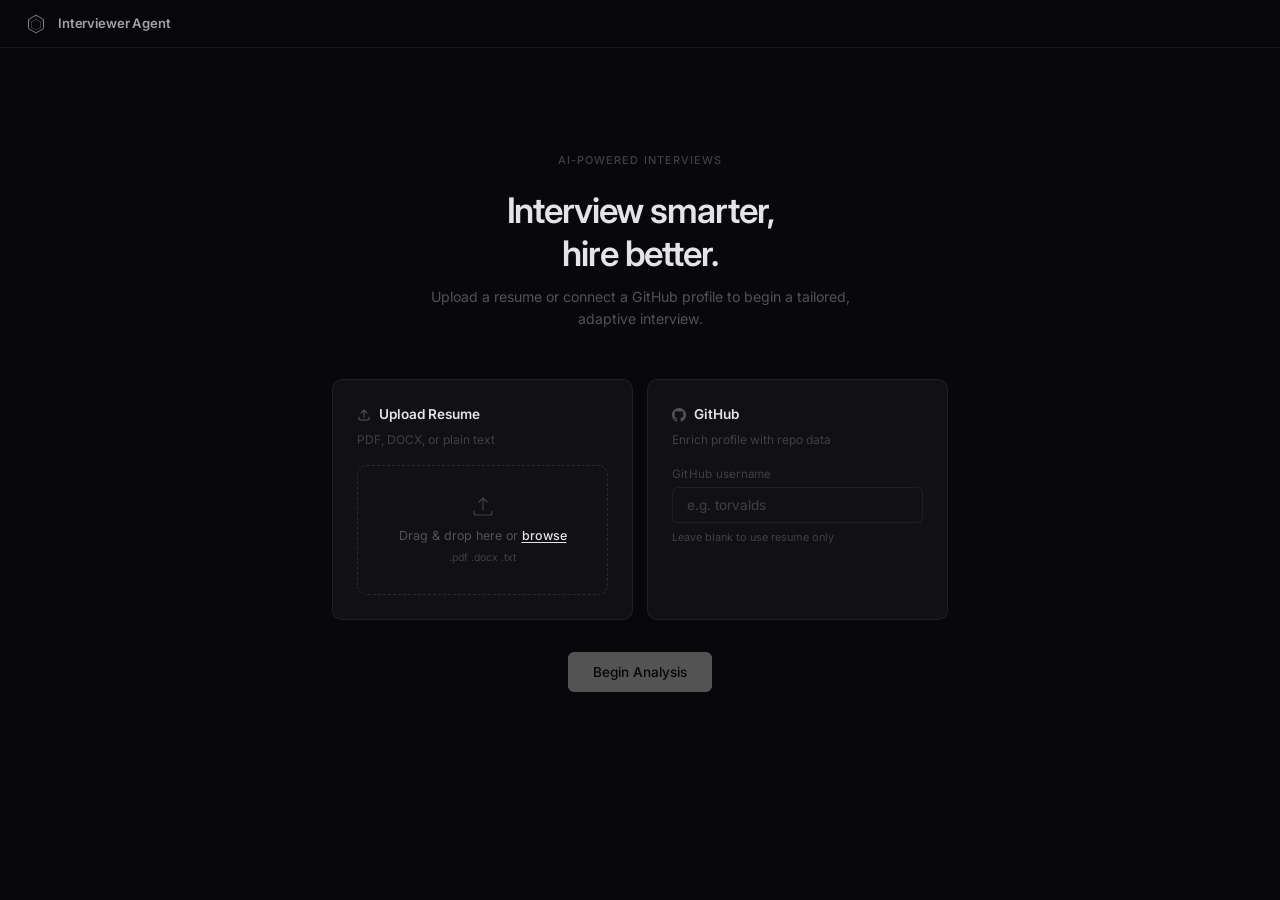
==== src/web/static/index.html @ 6c3dd50f "Initial commit: AI-powered interviewer agent Full-stack AI interviewer that analyzes GitHub profiles" ====
<!DOCTYPE html>
<html lang="en">
<head>
<meta charset="UTF-8">
<meta name="viewport" content="width=device-width, initial-scale=1.0">
<title>Interviewer Agent</title>
<link rel="icon" href="data:image/svg+xml,<svg xmlns='http://www.w3.org/2000/svg' viewBox='0 0 32 32' fill='none' stroke='%23888' stroke-width='1.2'><path d='M16 4l10 6v12l-10 6L6 22V10z'/><path d='M16 10l6 3.5v7L16 24l-6-3.5v-7z' stroke-opacity='.5'/></svg>">
<link rel="preconnect" href="https://fonts.googleapis.com">
<link rel="preconnect" href="https://fonts.gstatic.com" crossorigin>
<link href="https://fonts.googleapis.com/css2?family=Inter:wght@300;400;500;600;700&display=swap" rel="stylesheet">
<style>
:root{
  --bg:#08080a;--surface:#111113;--surface-2:#18181b;--surface-3:#1e1e21;
  --border:rgba(255,255,255,.06);--border-2:rgba(255,255,255,.1);
  --text:#e4e4e7;--text-2:#a1a1aa;--text-3:#52525b;--text-4:#3f3f46;
  --accent:#a78bfa;--accent-dim:rgba(167,139,250,.08);--accent-border:rgba(167,139,250,.15);
  --green:#4ade80;--green-dim:rgba(74,222,128,.08);
  --amber:#fbbf24;--amber-dim:rgba(251,191,36,.08);
  --red:#f87171;--red-dim:rgba(248,113,113,.08);
  --radius:10px;--radius-sm:6px;
  --font:'Inter',system-ui,-apple-system,sans-serif;
}
*,*::before,*::after{box-sizing:border-box;margin:0;padding:0}
html{font-size:16px;-webkit-font-smoothing:antialiased;-moz-osx-font-smoothing:grayscale}
body{font-family:var(--font);background:var(--bg);color:var(--text);min-height:100vh;line-height:1.6}

/* Nav */
.nav{position:sticky;top:0;z-index:100;display:flex;align-items:center;justify-content:space-between;padding:0 24px;height:48px;background:rgba(8,8,10,.85);backdrop-filter:blur(16px);-webkit-backdrop-filter:blur(16px);border-bottom:1px solid var(--border)}
.nav-brand{display:flex;align-items:center;gap:10px;text-decoration:none;color:var(--text)}
.nav-logo svg{display:block}
.nav-name{font-size:.82rem;font-weight:600;letter-spacing:-.01em;color:var(--text-2)}

/* Shell */
.shell{max-width:680px;margin:0 auto;padding:48px 24px 120px}
@media(min-width:640px){.shell{padding:64px 32px 120px}}

/* Screen */
.screen{display:none;opacity:0;transform:translateY(8px)}
.screen.active{display:block;animation:fadeUp .5s cubic-bezier(.16,1,.3,1) forwards}
@keyframes fadeUp{to{opacity:1;transform:translateY(0)}}

/* Card */
.card{background:var(--surface);border:1px solid var(--border);border-radius:var(--radius)}

/* Buttons */
.btn{display:inline-flex;align-items:center;justify-content:center;gap:6px;padding:9px 18px;border-radius:var(--radius-sm);border:1px solid transparent;font-family:var(--font);font-size:.82rem;font-weight:500;cursor:pointer;transition:all .15s ease;outline:none;text-decoration:none;color:var(--text)}
.btn:focus-visible{box-shadow:0 0 0 2px var(--bg),0 0 0 4px rgba(167,139,250,.3)}
.btn-primary{background:#fff;color:#000;border-color:#fff}
.btn-primary:hover{background:#e4e4e7}
.btn-primary:active{transform:scale(.98)}
.btn-primary:disabled{opacity:.3;cursor:not-allowed;transform:none}
.btn-secondary{background:var(--surface-2);color:var(--text-2);border-color:var(--border)}
.btn-secondary:hover{background:var(--surface-3);border-color:var(--border-2);color:var(--text)}
.btn-danger{background:var(--red-dim);color:var(--red);border-color:transparent}
.btn-sm{padding:6px 12px;font-size:.78rem}
.btn-lg{padding:11px 24px;font-size:.85rem}
.btn-icon{padding:7px;border-radius:var(--radius-sm);background:transparent;border:1px solid var(--border);color:var(--text-3)}
.btn-icon:hover{background:var(--surface-2);color:var(--text);border-color:var(--border-2)}

/* Badge */
.badge{display:inline-flex;align-items:center;gap:4px;padding:2px 8px;border-radius:4px;font-size:.68rem;font-weight:600;letter-spacing:.03em}
.badge-accent{background:var(--accent-dim);color:var(--accent)}
.badge-green{background:var(--green-dim);color:var(--green)}
.badge-amber{background:var(--amber-dim);color:var(--amber)}
.badge-red{background:var(--red-dim);color:var(--red)}

/* Input */
.input{width:100%;padding:9px 14px;background:var(--surface);border:1px solid var(--border);border-radius:var(--radius-sm);color:var(--text);font-family:var(--font);font-size:.85rem;outline:none;transition:border-color .15s}
.input:focus{border-color:var(--accent-border)}
.input::placeholder{color:var(--text-4)}
textarea.input{resize:vertical;min-height:160px;line-height:1.7}

/* Toast */
.toast{position:fixed;top:56px;left:50%;transform:translateX(-50%) translateY(-120%);z-index:9999;min-width:300px;max-width:440px;background:var(--surface-2);border:1px solid var(--border-2);border-radius:var(--radius);padding:12px 16px;box-shadow:0 8px 32px rgba(0,0,0,.4);transition:transform .3s cubic-bezier(.16,1,.3,1)}
.toast.show{transform:translateX(-50%) translateY(0)}
.toast-inner{display:flex;align-items:flex-start;gap:10px}
.toast-icon{width:16px;height:16px;flex-shrink:0;margin-top:1px}
.toast-body h4{font-size:.78rem;font-weight:600;margin-bottom:1px}
.toast-body p{font-size:.78rem;color:var(--text-2);line-height:1.5}

/* Loading */
.loader{display:flex;flex-direction:column;align-items:center;gap:14px;padding:56px 24px}
.loader-bar{width:120px;height:1px;background:var(--surface-3);border-radius:1px;overflow:hidden;position:relative}
.loader-bar::after{content:'';position:absolute;left:0;top:0;height:100%;width:40%;background:var(--text-3);border-radius:1px;animation:loaderSlide 1.2s ease-in-out infinite}
@keyframes loaderSlide{0%{left:-40%}100%{left:100%}}
.loader p{font-size:.82rem;color:var(--text-4)}

/* Geometric decoration */
.geo{pointer-events:none;user-select:none}
.geo-line{stroke:rgba(255,255,255,.04);fill:none;stroke-width:.8}
.geo-line-accent{stroke:rgba(167,139,250,.06);fill:none;stroke-width:.8}

/* ================================================================
   SCREEN 1 — WELCOME
   ================================================================ */
.hero{text-align:center;padding:40px 0 48px;position:relative}
.hero-geo{position:absolute;top:-20px;left:50%;transform:translateX(-50%);opacity:.35}
.hero-label{font-size:.68rem;font-weight:500;color:var(--text-4);letter-spacing:.1em;text-transform:uppercase;margin-bottom:20px}
.hero h1{font-size:clamp(1.6rem,3.5vw,2.2rem);font-weight:600;letter-spacing:-.03em;line-height:1.2;color:var(--text)}
.hero p{color:var(--text-3);font-size:.88rem;margin-top:12px;max-width:420px;margin-inline:auto;font-weight:400}

.cards-row{display:grid;grid-template-columns:1fr 1fr;gap:14px;margin-bottom:32px}
@media(max-width:560px){.cards-row{grid-template-columns:1fr}}
.upload-card,.github-card{padding:24px}
.card-head{display:flex;align-items:center;gap:8px;margin-bottom:4px}
.card-head h3{font-size:.85rem;font-weight:600}
.card-head svg{width:14px;height:14px;color:var(--text-3)}
.card-sub{font-size:.75rem;color:var(--text-4);margin-bottom:16px}

.dropzone{border:1px dashed var(--border-2);border-radius:var(--radius);padding:28px 16px;cursor:pointer;text-align:center;transition:all .2s;background:transparent}
.dropzone:hover,.dropzone.over{border-color:var(--text-3);background:rgba(255,255,255,.01)}
.dropzone.done{border-color:var(--green);border-style:solid;background:var(--green-dim)}
.dropzone svg{width:24px;height:24px;color:var(--text-4);margin-bottom:8px;display:block;margin-inline:auto}
.dropzone.done svg{color:var(--green)}
.dropzone p{font-size:.78rem;color:var(--text-3);line-height:1.6}
.dropzone .browse{color:var(--text);font-weight:500;text-decoration:underline;text-underline-offset:2px}
.dropzone .exts{font-size:.65rem;color:var(--text-4);margin-top:4px}
.dropzone .chosen-file{font-size:.78rem;color:var(--green);font-weight:500;margin-top:4px;word-break:break-all}

.github-field{margin-top:4px}
.github-field label{font-size:.72rem;color:var(--text-4);margin-bottom:4px;display:block;letter-spacing:.02em}
.begin-wrap{text-align:center}

/* ================================================================
   SCREEN 2 — PROFILE
   ================================================================ */
.s2-head{margin-bottom:24px}
.s2-head h2{font-size:1.1rem;font-weight:600;letter-spacing:-.02em}
.s2-head p{font-size:.8rem;color:var(--text-3);margin-top:4px}

.profile-panel{padding:24px;margin-bottom:24px}
.profile-grid{display:grid;grid-template-columns:1fr 1fr;gap:14px 24px}
@media(max-width:560px){.profile-grid{grid-template-columns:1fr}}
.pf{display:flex;flex-direction:column;gap:2px}
.pf-label{font-size:.65rem;font-weight:600;color:var(--text-4);text-transform:uppercase;letter-spacing:.06em}
.pf-val{font-size:.88rem;font-weight:500;color:var(--text)}
.pf .input{display:none;margin-top:2px}
.pf .input.vis{display:block}
.pf .pf-val.hid{display:none}
.pf-divider{grid-column:1/-1;height:1px;background:var(--border);margin:4px 0}

.projects-row{margin-top:16px}
.projects-row h4{font-size:.65rem;font-weight:600;color:var(--text-4);text-transform:uppercase;letter-spacing:.06em;margin-bottom:8px}
.chip{display:inline-flex;padding:4px 12px;border:1px solid var(--border);border-radius:4px;font-size:.75rem;color:var(--text-2);font-weight:400;margin:0 6px 6px 0;background:transparent}

.confirm-row{display:flex;align-items:center;gap:10px;margin-top:16px;flex-wrap:wrap}
.confirm-row span{font-size:.82rem;color:var(--text-3)}

.persona-heading{font-size:.88rem;font-weight:600;letter-spacing:-.01em;margin:32px 0 14px;color:var(--text-2)}
.persona-grid{display:grid;grid-template-columns:1fr 1fr;gap:10px;margin-bottom:32px}
@media(max-width:560px){.persona-grid{grid-template-columns:1fr}}
.persona{padding:18px;cursor:pointer;position:relative;overflow:hidden;transition:all .2s}
.persona:hover{border-color:var(--border-2);background:rgba(255,255,255,.015)}
.persona.picked{border-color:rgba(167,139,250,.3);background:var(--accent-dim)}
.persona-icon{width:32px;height:32px;border-radius:6px;display:flex;align-items:center;justify-content:center;font-size:.72rem;font-weight:700;color:rgba(255,255,255,.8);margin-bottom:10px}
.persona-icon.pi-tech{background:rgba(99,102,241,.2);color:#a5b4fc}
.persona-icon.pi-mgr{background:rgba(14,165,233,.2);color:#7dd3fc}
.persona-icon.pi-hr{background:rgba(34,197,94,.2);color:#86efac}
.persona-icon.pi-exec{background:rgba(168,85,247,.2);color:#d8b4fe}
.persona h4{font-size:.82rem;font-weight:600;margin-bottom:3px}
.persona p{font-size:.72rem;color:var(--text-3);line-height:1.5}
.start-wrap{text-align:center}

/* ================================================================
   SCREEN 3 — INTERVIEW
   ================================================================ */
.iv-bar{display:flex;align-items:center;justify-content:space-between;padding:10px 16px;margin-bottom:12px;flex-wrap:wrap;gap:8px}
.iv-left{display:flex;align-items:center;gap:10px}
.iv-left .iv-name{font-size:.82rem;font-weight:500;color:var(--text-2)}
.iv-tag{font-size:.68rem;font-weight:500;color:var(--text-3);background:var(--surface-2);padding:3px 8px;border-radius:4px;border:1px solid var(--border)}
.iv-right{display:flex;align-items:center;gap:14px}
.iv-q-count{font-size:.75rem;color:var(--text-4)}
.iv-clock{font-variant-numeric:tabular-nums;font-size:.85rem;font-weight:600;color:var(--text-2);transition:color .3s}
.iv-clock.warn{color:var(--amber)}
.iv-clock.danger{color:var(--red);animation:timerPulse 1s ease-in-out infinite}
@keyframes timerPulse{0%,100%{opacity:1;transform:scale(1)}50%{opacity:.5;transform:scale(1.06)}}
.iv-timeup-msg{text-align:center;padding:16px;margin-bottom:12px;font-size:.82rem;font-weight:500;color:var(--amber);background:var(--amber-dim);border:1px solid rgba(251,191,36,.1);border-radius:var(--radius);animation:fadeUp .3s ease forwards}

.iv-progress{height:1px;background:var(--surface-3);margin-bottom:28px;overflow:hidden}
.iv-progress-fill{height:100%;background:var(--text-3);transition:width .5s ease}

.iv-intro{padding:32px 24px;margin-bottom:20px;border-left:2px solid var(--accent-border);text-align:center}
.iv-intro p{font-size:.92rem;color:var(--text-2);line-height:1.9;font-style:italic;text-align:left}
.iv-intro-btn{text-align:center;margin-top:24px}

.q-card{padding:24px;margin-bottom:14px;border-left:2px solid var(--border-2)}
.q-card.followup{border-left-color:var(--amber)}
.q-meta{display:flex;align-items:center;gap:8px;margin-bottom:14px;flex-wrap:wrap}
.q-num{font-size:.65rem;font-weight:600;color:var(--text-4);text-transform:uppercase;letter-spacing:.04em}
.q-cat{font-size:.65rem;font-weight:500;color:var(--text-4);text-transform:uppercase;letter-spacing:.04em}
.q-followup-badge{font-size:.65rem;font-weight:600;padding:2px 8px;border-radius:4px;background:var(--amber-dim);color:var(--amber);letter-spacing:.02em}
.q-text{font-size:.92rem;line-height:1.8;color:var(--text);font-weight:400}

.ans-wrap{margin-bottom:14px}
.ans-foot{display:flex;justify-content:space-between;align-items:center;margin-top:8px;flex-wrap:wrap;gap:8px}
.ans-chars{font-size:.68rem;color:var(--text-4)}
.ans-btns{display:flex;gap:6px;flex-wrap:wrap}

/* Voice */
.voice-btn{position:relative;transition:all .2s}
.voice-btn.recording{background:var(--red-dim);color:var(--red);border-color:rgba(248,113,113,.2);animation:voice-pulse 1.5s ease-in-out infinite}
@keyframes voice-pulse{0%,100%{box-shadow:0 0 0 0 rgba(248,113,113,.15)}50%{box-shadow:0 0 0 5px rgba(248,113,113,0)}}

/* Feedback */
.feedback-bar{display:flex;align-items:center;gap:12px;margin-bottom:12px;min-height:24px;padding:0 2px;opacity:0;transition:opacity .35s}
.feedback-bar.visible{opacity:1}
.listening-indicator{display:flex;align-items:center;gap:5px}
.listening-dots{display:flex;gap:3px}
.listening-dots span{width:3px;height:3px;border-radius:50%;background:var(--text-3);animation:listenPulse 1.4s ease-in-out infinite;opacity:.3}
.listening-dots span:nth-child(2){animation-delay:.2s}
.listening-dots span:nth-child(3){animation-delay:.4s}
@keyframes listenPulse{0%,100%{opacity:.2;transform:scale(.8)}50%{opacity:1;transform:scale(1.2)}}
.listening-label{font-size:.68rem;color:var(--text-4);font-style:italic}
.micro-ack{font-size:.72rem;color:var(--text-3);font-style:italic;opacity:0;transition:opacity .3s;white-space:nowrap}
.micro-ack.show{animation:ackFade 2.5s ease-in-out forwards}
@keyframes ackFade{0%{opacity:0;transform:translateY(3px)}12%{opacity:1;transform:translateY(0)}75%{opacity:1}100%{opacity:0}}
.confidence-wrap{display:flex;align-items:center;gap:6px;margin-left:auto}
.confidence-label{font-size:.62rem;color:var(--text-4);text-transform:uppercase;letter-spacing:.04em;white-space:nowrap}
.confidence-track{width:60px;height:2px;background:var(--surface-3);border-radius:1px;overflow:hidden}
.confidence-fill{height:100%;border-radius:1px;transition:width .5s,background .5s;width:0%}
.confidence-val{font-size:.68rem;font-weight:600;min-width:16px;transition:color .3s}

.hint-banner{background:var(--amber-dim);border:1px solid rgba(251,191,36,.08);border-radius:var(--radius-sm);padding:10px 14px;font-size:.78rem;color:var(--amber);display:none;margin-bottom:12px;align-items:center;gap:8px}
.hint-banner.vis{display:flex}

/* ================================================================
   SCREEN 4 — THANK YOU
   ================================================================ */
.done-wrap{text-align:center;padding:80px 20px 60px}
.done-icon{width:48px;height:48px;margin:0 auto 24px}
.done-wrap h1{font-size:1.3rem;font-weight:600;letter-spacing:-.02em;margin-bottom:12px}
.done-wrap p{color:var(--text-3);font-size:.85rem;max-width:400px;margin:0 auto;line-height:1.7}
.done-wrap .sub{color:var(--text-4);font-size:.78rem;margin-top:24px}

/* Utility */
.hidden{display:none!important}
.mt-2{margin-top:8px}
.mt-4{margin-top:16px}
.text-center{text-align:center}

@media(max-width:480px){
  .hero h1{font-size:1.4rem}
  .q-card,.profile-panel,.iv-intro{padding:16px}
  .iv-bar{padding:8px 12px}
  .nav{padding:0 16px}
}
</style>
</head>
<body>

<!-- NAV -->
<nav class="nav">
  <a href="/" class="nav-brand">
    <span class="nav-logo"><svg width="24" height="24" viewBox="0 0 32 32" fill="none" stroke="currentColor" stroke-width="1.2" opacity=".6"><path d="M16 4l10 6v12l-10 6L6 22V10z"/><path d="M16 10l6 3.5v7L16 24l-6-3.5v-7z" opacity=".4"/><line x1="16" y1="4" x2="16" y2="10" opacity=".3"/><line x1="26" y1="10" x2="22" y2="13.5" opacity=".3"/><line x1="6" y1="10" x2="10" y2="13.5" opacity=".3"/></svg></span>
    <span class="nav-name">Interviewer Agent</span>
  </a>
</nav>

<div class="shell">

<!-- Toast -->
<div class="toast" id="toast" style="display:none">
  <div class="toast-inner">
    <svg class="toast-icon" id="toast-icon" viewBox="0 0 20 20" fill="currentColor" style="color:var(--red)"><path fill-rule="evenodd" d="M10 18a8 8 0 100-16 8 8 0 000 16zM8.28 7.22a.75.75 0 00-1.06 1.06L8.94 10l-1.72 1.72a.75.75 0 101.06 1.06L10 11.06l1.72 1.72a.75.75 0 101.06-1.06L11.06 10l1.72-1.72a.75.75 0 00-1.06-1.06L10 8.94 8.28 7.22z" clip-rule="evenodd"/></svg>
    <div class="toast-body"><h4 id="toast-title" style="color:var(--red)">Error</h4><p id="toast-msg"></p></div>
  </div>
</div>

<!-- ============================================================
     SCREEN 1 — WELCOME
     ============================================================ -->
<div class="screen active" id="screen-welcome">
  <div class="hero">
    <!-- Geometric hero illustration -->
    <svg class="hero-geo geo" width="280" height="200" viewBox="0 0 280 200">
      <path class="geo-line" d="M140 20l80 46v72l-80 46-80-46V66z"/>
      <path class="geo-line" d="M140 40l60 35v54l-60 35-60-35V75z"/>
      <path class="geo-line" d="M140 60l40 23v36l-40 23-40-23V83z"/>
      <ellipse class="geo-line" cx="140" cy="100" rx="18" ry="10"/>
      <line class="geo-line" x1="140" y1="20" x2="140" y2="60" opacity=".4"/>
      <line class="geo-line" x1="220" y1="66" x2="200" y2="75" opacity=".4"/>
      <line class="geo-line" x1="60" y1="66" x2="80" y2="75" opacity=".4"/>
    </svg>
    <div class="hero-label">AI-Powered Interviews</div>
    <h1>Interview smarter,<br>hire better.</h1>
    <p>Upload a resume or connect a GitHub profile to begin a tailored, adaptive interview.</p>
  </div>

  <div class="cards-row">
    <div class="card upload-card">
      <div class="card-head">
        <svg viewBox="0 0 20 20" fill="currentColor"><path d="M9.25 13.25a.75.75 0 001.5 0V4.636l2.955 3.129a.75.75 0 001.09-1.03l-4.25-4.5a.75.75 0 00-1.09 0l-4.25 4.5a.75.75 0 101.09 1.03L9.25 4.636v8.614z"/><path d="M3.5 12.75a.75.75 0 00-1.5 0v2.5A2.75 2.75 0 004.75 18h10.5A2.75 2.75 0 0018 15.25v-2.5a.75.75 0 00-1.5 0v2.5c0 .69-.56 1.25-1.25 1.25H4.75c-.69 0-1.25-.56-1.25-1.25v-2.5z"/></svg>
        <h3>Upload Resume</h3>
      </div>
      <p class="card-sub">PDF, DOCX, or plain text</p>
      <div class="dropzone" id="drop-zone">
        <svg viewBox="0 0 24 24" fill="none" stroke="currentColor" stroke-width="1.2" stroke-linecap="round" stroke-linejoin="round"><path d="M12 16V4m0 0l-4 4m4-4l4 4"/><path d="M3 17v2a2 2 0 002 2h14a2 2 0 002-2v-2"/></svg>
        <p>Drag &amp; drop here or <span class="browse">browse</span></p>
        <p class="exts">.pdf .docx .txt</p>
      </div>
      <input type="file" id="file-input" accept=".pdf,.docx,.txt" style="display:none">
    </div>

    <div class="card github-card">
      <div class="card-head">
        <svg viewBox="0 0 20 20" fill="currentColor"><path fill-rule="evenodd" d="M10 0C4.477 0 0 4.477 0 10c0 4.42 2.865 8.166 6.839 9.489.5.092.682-.217.682-.482 0-.237-.009-.866-.013-1.7-2.782.603-3.369-1.34-3.369-1.34-.454-1.156-1.11-1.464-1.11-1.464-.908-.62.069-.607.069-.607 1.003.07 1.531 1.03 1.531 1.03.892 1.529 2.341 1.087 2.91.832.092-.647.35-1.088.636-1.338-2.22-.253-4.555-1.11-4.555-4.943 0-1.091.39-1.984 1.029-2.683-.103-.253-.446-1.27.098-2.647 0 0 .84-.268 2.75 1.026A9.578 9.578 0 0110 4.836a9.578 9.578 0 012.508.338c1.909-1.294 2.747-1.026 2.747-1.026.546 1.377.203 2.394.1 2.647.64.699 1.028 1.592 1.028 2.683 0 3.842-2.339 4.687-4.566 4.935.359.309.678.919.678 1.852 0 1.336-.012 2.415-.012 2.743 0 .267.18.578.688.48C17.137 18.163 20 14.418 20 10c0-5.523-4.477-10-10-10z" clip-rule="evenodd"/></svg>
        <h3>GitHub</h3>
      </div>
      <p class="card-sub">Enrich profile with repo data</p>
      <div class="github-field mt-4">
        <label>GitHub username</label>
        <input class="input" type="text" id="github-input" placeholder="e.g. torvalds">
      </div>
      <p style="font-size:.68rem;color:var(--text-4);margin-top:6px">Leave blank to use resume only</p>
    </div>
  </div>

  <div class="begin-wrap">
    <button class="btn btn-primary btn-lg" id="begin-btn" disabled>Begin Analysis</button>
  </div>

  <div class="loader hidden" id="welcome-loading">
    <div class="loader-bar"></div>
    <p>Analyzing profile...</p>
  </div>
</div>

<!-- ============================================================
     SCREEN 2 — PROFILE & PERSONA
     ============================================================ -->
<div class="screen" id="screen-profile">
  <div class="s2-head">
    <h2>Candidate Profile</h2>
    <p>Confirm or edit before proceeding.</p>
  </div>

  <div class="card profile-panel">
    <div class="profile-grid">
      <div class="pf"><span class="pf-label">Full Name</span><span class="pf-val" id="pf-name"></span></div>
      <div class="pf"><span class="pf-label">Detected Role</span><span class="pf-val" id="pf-role"></span><input class="input" type="text" id="pf-role-edit"></div>
      <div class="pf"><span class="pf-label">Industry</span><span class="pf-val" id="pf-industry"></span><input class="input" type="text" id="pf-industry-edit"></div>
      <div class="pf"><span class="pf-label">Seniority</span><span class="pf-val" id="pf-seniority"></span></div>
      <div class="pf-divider"></div>
      <div class="pf"><span class="pf-label">Experience</span><span class="pf-val" id="pf-experience"></span></div>
    </div>

    <div class="projects-row">
      <h4>Top Projects</h4>
      <div id="project-tags"></div>
    </div>

    <div class="confirm-row">
      <span>Does this look right?</span>
      <button class="btn btn-sm btn-primary" id="confirm-yes">Confirm</button>
      <button class="btn btn-sm btn-secondary" id="confirm-no">Edit</button>
    </div>
  </div>

  <h3 class="persona-heading">Choose Your Interviewer</h3>
  <div class="persona-grid" id="persona-grid"></div>

  <div class="start-wrap">
    <button class="btn btn-primary btn-lg" id="start-btn" disabled>Start Interview</button>
  </div>

  <div class="loader hidden" id="profile-loading">
    <div class="loader-bar"></div>
    <p>Generating personalized questions...</p>
  </div>
</div>

<!-- ============================================================
     SCREEN 3 — INTERVIEW
     ============================================================ -->
<div class="screen" id="screen-interview">
  <div class="hidden" id="iv-bar-wrap">
    <div class="card iv-bar">
      <div class="iv-left">
        <span class="iv-name" id="iv-name"></span>
        <span class="iv-tag" id="iv-persona"></span>
      </div>
      <div class="iv-right">
        <span class="iv-q-count" id="iv-progress">Q1 / 15</span>
        <span class="iv-clock" id="iv-timer">100s</span>
      </div>
    </div>
  </div>
  <div class="iv-progress hidden" id="iv-progress-wrap"><div class="iv-progress-fill" id="iv-progress-bar" style="width:0%"></div></div>

  <!-- Intro -->
  <div class="card iv-intro hidden" id="iv-intro-card">
    <p id="iv-intro-text"></p>
    <div class="iv-intro-btn"><button class="btn btn-primary btn-lg" id="iv-begin-questions">Start Interview</button></div>
  </div>

  <!-- Question -->
  <div class="card q-card hidden" id="question-card">
    <div class="q-meta">
      <span class="q-num" id="q-number">Q1</span>
      <span class="q-cat" id="q-category">EXPERIENCE</span>
      <span class="q-followup-badge hidden" id="q-followup-badge">Follow-up</span>
    </div>
    <p class="q-text" id="q-text"></p>
  </div>

  <!-- Feedback signals -->
  <div class="feedback-bar" id="feedback-bar">
    <div class="listening-indicator" id="listening-ind">
      <div class="listening-dots"><span></span><span></span><span></span></div>
      <span class="listening-label" id="listening-label">Listening...</span>
    </div>
    <span class="micro-ack" id="micro-ack"></span>
    <div class="confidence-wrap" style="display:none">
      <span class="confidence-label">Confidence</span>
      <div class="confidence-track"><div class="confidence-fill" id="confidence-fill"></div></div>
      <span class="confidence-val" id="confidence-val">--</span>
    </div>
  </div>

  <!-- Answer -->
  <div class="hidden" id="answer-section">
    <div class="hint-banner" id="hint-warning">
      <svg width="14" height="14" viewBox="0 0 20 20" fill="currentColor" style="flex-shrink:0"><path fill-rule="evenodd" d="M8.485 2.495c.673-1.167 2.357-1.167 3.03 0l6.28 10.875c.673 1.167-.168 2.625-1.516 2.625H3.72c-1.347 0-2.189-1.458-1.515-2.625L8.485 2.495zM10 5a.75.75 0 01.75.75v3.5a.75.75 0 01-1.5 0v-3.5A.75.75 0 0110 5zm0 9a1 1 0 100-2 1 1 0 000 2z" clip-rule="evenodd"/></svg>
      <span>Hints cost 1 point per dimension.</span>
      <button class="btn btn-sm btn-secondary" id="hint-confirm" style="margin-left:auto">Show hint</button>
    </div>
    <div class="ans-wrap">
      <textarea class="input" id="answer-input" placeholder="Type your answer..."></textarea>
      <div class="ans-foot">
        <span class="ans-chars"><span id="char-count">0</span> chars</span>
        <div class="ans-btns">
          <button class="btn btn-sm btn-icon voice-btn" id="voice-btn" title="Voice input">
            <svg width="14" height="14" viewBox="0 0 24 24" fill="none" stroke="currentColor" stroke-width="2" stroke-linecap="round" stroke-linejoin="round"><path d="M12 1a3 3 0 0 0-3 3v8a3 3 0 0 0 6 0V4a3 3 0 0 0-3-3z"/><path d="M19 10v2a7 7 0 0 1-14 0v-2"/><line x1="12" y1="19" x2="12" y2="23"/><line x1="8" y1="23" x2="16" y2="23"/></svg>
          </button>
          <button class="btn btn-sm btn-secondary" id="hint-btn">Hint</button>
          <button class="btn btn-sm btn-danger" id="skip-btn">Skip</button>
          <button class="btn btn-sm btn-primary" id="submit-answer-btn">Submit</button>
        </div>
      </div>
    </div>
  </div>

  <div class="loader hidden" id="iv-loading">
    <div class="loader-bar"></div>
    <p id="iv-loading-msg">Evaluating...</p>
  </div>
</div>

<!-- ============================================================
     SCREEN 4 — THANK YOU
     ============================================================ -->
<div class="screen" id="screen-report">
  <div class="done-wrap">
    <!-- Geometric completion illustration -->
    <svg class="done-icon" width="48" height="48" viewBox="0 0 48 48" fill="none">
      <path d="M24 6l16 9.5v19L24 44 8 34.5v-19z" stroke="rgba(74,222,128,.3)" stroke-width="1"/>
      <path d="M24 14l10 6v12L24 38 14 32V20z" stroke="rgba(74,222,128,.5)" stroke-width="1"/>
      <path d="M18 25l4 4 8-8" stroke="rgba(74,222,128,.8)" stroke-width="1.5" stroke-linecap="round" stroke-linejoin="round"/>
    </svg>
    <h1>Interview Complete</h1>
    <p>Your responses have been recorded and will be reviewed. You will be contacted with next steps.</p>
    <p class="sub">Thank you for your time.</p>
  </div>
  <div style="text-align:center;padding:20px 0">
    <button class="btn btn-secondary btn-lg" id="new-interview-btn">Start Another Interview</button>
  </div>
</div>

</div><!-- /shell -->

<!-- ============================================================
     JAVASCRIPT — all functionality preserved
     ============================================================ -->
<script>
// ---------- State ----------
const S = {
  sessionId:null, profile:null, selectedPersona:null, file:null,
  currentQuestion:null, questionIndex:0, totalQuestions:15,
  timerInterval:null, timerSeconds:0, countdownTotal:100,
  pdfPath:'', introText:'', hintUsed:false, timingStatus:'early', submitting:false,
};

// ---------- Helpers ----------
const $=id=>document.getElementById(id);
const show=el=>{(typeof el==='string'?$(el):el).classList.remove('hidden')};
const hide=el=>{(typeof el==='string'?$(el):el).classList.add('hidden')};

function showScreen(id){
  document.querySelectorAll('.screen').forEach(s=>s.classList.remove('active'));
  $(id).classList.add('active');
  window.scrollTo({top:0,behavior:'smooth'});
}

function showToast(msg,type='error'){
  const toast=$('toast');
  toast.style.display='';
  $('toast-msg').textContent=msg;
  const title=$('toast-title');
  const icon=$('toast-icon');
  if(type==='info'){
    title.textContent='Info';title.style.color='var(--accent)';icon.style.color='var(--accent)';
  }else{
    title.textContent='Error';title.style.color='var(--red)';icon.style.color='var(--red)';
  }
  toast.classList.add('show');
  clearTimeout(showToast._t);
  showToast._t=setTimeout(()=>{toast.classList.remove('show');setTimeout(()=>{toast.style.display='none'},350)},5000);
}

async function api(url,body,isForm=false){
  const opts={method:'POST'};
  if(isForm){opts.body=body}else{opts.headers={'Content-Type':'application/json'};opts.body=JSON.stringify(body)}
  const res=await fetch(url,opts);
  const data=await res.json();
  if(!res.ok)throw new Error(data.detail||data.message||'Server error');
  return data;
}

// ---------- SCREEN 1: Welcome ----------
const dropZone=$('drop-zone'), fileInput=$('file-input'), beginBtn=$('begin-btn');

dropZone.addEventListener('click',()=>fileInput.click());
dropZone.addEventListener('dragover',e=>{e.preventDefault();dropZone.classList.add('over')});
dropZone.addEventListener('dragleave',()=>dropZone.classList.remove('over'));
dropZone.addEventListener('drop',e=>{e.preventDefault();dropZone.classList.remove('over');if(e.dataTransfer.files.length)handleFile(e.dataTransfer.files[0])});
fileInput.addEventListener('change',()=>{if(fileInput.files.length)handleFile(fileInput.files[0])});
$('github-input').addEventListener('input',()=>{beginBtn.disabled=!S.file&&!$('github-input').value.trim()});

function handleFile(file){
  const ext=file.name.split('.').pop().toLowerCase();
  if(!['pdf','docx','txt'].includes(ext)){showToast('Unsupported file type. Use PDF, DOCX, or TXT.');return}
  S.file=file;
  dropZone.classList.add('done');
  dropZone.innerHTML=`
    <svg viewBox="0 0 24 24" fill="none" stroke="currentColor" stroke-width="1.5" stroke-linecap="round" stroke-linejoin="round"><path d="M20 6L9 17l-5-5"/></svg>
    <p class="chosen-file">${file.name}</p>
    <p style="font-size:.68rem;color:var(--text-4);margin-top:4px">Click to change</p>`;
  beginBtn.disabled=false;
}

beginBtn.addEventListener('click',async()=>{
  const ghUser=$('github-input').value.trim();
  if(!S.file&&!ghUser)return;
  hide('begin-btn');show('welcome-loading');
  try{
    if(S.file){
      const form=new FormData();form.append('file',S.file);
      const profile=await api('/upload',form,true);
      S.sessionId=profile.session_id;S.profile=profile;
      if(ghUser){try{const gp=await api('/github',{username:ghUser});S.profile.github_profile=gp;if(gp.top_repos)S.profile.github_repos=gp.top_repos}catch(e){}}
    }else{
      const gp=await api('/github',{username:ghUser});
      S.sessionId=gp.session_id;S.profile=gp;
    }
    populateProfile(S.profile);showScreen('screen-profile');
  }catch(e){showToast(e.message||'Failed to analyze profile.');show('begin-btn')}finally{hide('welcome-loading')}
});

// ---------- SCREEN 2: Profile ----------
function populateProfile(p){
  $('pf-name').textContent=p.name||'Candidate';
  $('pf-role').textContent=p.detected_role||'Professional';
  $('pf-industry').textContent=p.industry||'General';
  $('pf-seniority').textContent=p.seniority||'Mid Level';
  $('pf-experience').textContent=(p.years_of_experience||0)+' years';
  const tags=$('project-tags');tags.innerHTML='';
  (p.projects||[]).slice(0,3).forEach(pr=>{const s=document.createElement('span');s.className='chip';s.textContent=pr.name||pr.description||'Project';tags.appendChild(s)});
  if(!p.projects||!p.projects.length)tags.innerHTML='<span class="chip">No projects detected</span>';
  buildPersonaCards();
}

function buildPersonaCards(){
  const personas=[
    {id:'technical_expert',icon:'TE',cls:'pi-tech',name:'Technical Expert',desc:'Deep domain knowledge, probes your expertise hard, expects precise and detailed answers'},
    {id:'senior_manager',icon:'SM',cls:'pi-mgr',name:'Senior Manager',desc:'Focuses on leadership, ownership, impact and results'},
    {id:'hr',icon:'HR',cls:'pi-hr',name:'HR Screener',desc:'Friendly but structured. Focuses on soft skills, communication, and culture fit'},
    {id:'executive_panel',icon:'EP',cls:'pi-exec',name:'Executive Panel',desc:'High pressure, multi-angle, covers everything'},
  ];
  const grid=$('persona-grid');grid.innerHTML='';
  personas.forEach(p=>{
    const d=document.createElement('div');d.className='card persona';d.dataset.id=p.id;
    d.innerHTML=`<div class="persona-icon ${p.cls}">${p.icon}</div><h4>${p.name}</h4><p>${p.desc}</p>`;
    d.addEventListener('click',()=>{grid.querySelectorAll('.persona').forEach(c=>c.classList.remove('picked'));d.classList.add('picked');S.selectedPersona=p.id;$('start-btn').disabled=false});
    grid.appendChild(d);
  });
}

$('confirm-yes').addEventListener('click',()=>{
  $('pf-role-edit').classList.remove('vis');$('pf-industry-edit').classList.remove('vis');
  $('pf-role').classList.remove('hid');$('pf-industry').classList.remove('hid');
  $('confirm-yes').disabled=true;$('confirm-yes').textContent='Confirmed';
  $('confirm-no').style.display='none';
  document.querySelector('.persona-heading').scrollIntoView({behavior:'smooth',block:'start'});
});
$('confirm-no').addEventListener('click',()=>{
  const r=$('pf-role-edit'),i=$('pf-industry-edit');
  r.value=S.profile.detected_role||'';i.value=S.profile.industry||'';
  r.classList.add('vis');i.classList.add('vis');
  $('pf-role').classList.add('hid');$('pf-industry').classList.add('hid');
  $('confirm-yes').disabled=false;$('confirm-yes').textContent='Confirm';
  $('confirm-no').style.display='';
});

$('start-btn').addEventListener('click',async()=>{
  if(!S.selectedPersona)return;
  hide('start-btn');show('profile-loading');
  const overrides={};
  const rE=$('pf-role-edit'),iE=$('pf-industry-edit');
  if(rE.classList.contains('vis')&&rE.value.trim()){overrides.detected_role=rE.value.trim();S.profile.detected_role=overrides.detected_role}
  if(iE.classList.contains('vis')&&iE.value.trim()){overrides.industry=iE.value.trim();S.profile.industry=overrides.industry}
  try{
    const r=await api('/start',{session_id:S.sessionId,persona_id:S.selectedPersona,...overrides});
    S.totalQuestions=r.total_questions;S.currentQuestion=r.first_question;S.questionIndex=0;S.introText=r.intro;
    $('iv-name').textContent=S.profile.name||'Candidate';
    $('iv-persona').textContent=r.persona_name||S.selectedPersona;
    showScreen('screen-interview');
    // Show intro as pure welcome — hide bar, timer, progress
    hide('iv-bar-wrap');hide('iv-progress-wrap');
    $('iv-intro-text').textContent=S.introText;show('iv-intro-card');
  }catch(e){show('start-btn')}finally{hide('profile-loading')}
});

// ---------- SCREEN 3: Interview ----------
$('iv-begin-questions').addEventListener('click',()=>{
  hide('iv-intro-card');show('iv-bar-wrap');show('iv-progress-wrap');showQuestion(S.currentQuestion);show('question-card');show('answer-section');
});

function showQuestion(q){
  $('q-number').textContent='Q'+(q.index+1);
  $('q-category').textContent=q.category.toUpperCase();
  $('q-text').textContent=q.question;
  $('iv-progress').textContent=`Q${q.index+1} / ${S.totalQuestions}`;
  $('iv-progress-bar').style.width=(q.index/S.totalQuestions*100)+'%';
  const card=$('question-card');
  const fuBadge=$('q-followup-badge');
  if(q.is_followup){card.classList.add('followup');show(fuBadge)}
  else{card.classList.remove('followup');hide(fuBadge)}
  $('answer-input').value='';$('char-count').textContent='0';
  $('answer-input').focus();S.hintUsed=false;S.timingStatus='early';
  $('hint-warning').classList.remove('vis');
  const oldMsg=document.querySelector('.iv-timeup-msg');if(oldMsg)oldMsg.remove();
  startCountdown();
  LiveFeedback.reset();
  if(voiceAutoSpeak && VoiceMode.isSupported()){VoiceMode.speak(q.question)}
}

function startCountdown(){
  clearInterval(S.timerInterval);
  S.timerSeconds=0;S.timingStatus='early';
  let remaining=S.countdownTotal;
  updateCountdown(remaining);
  S.timerInterval=setInterval(()=>{
    S.timerSeconds++;remaining=S.countdownTotal-S.timerSeconds;
    if(remaining<=0){
      remaining=0;clearInterval(S.timerInterval);
      S.timingStatus='timeout';
      updateCountdown(0);
      autoSubmitTimeout();
      return;
    }
    updateCountdown(remaining);
  },1000);
}
function updateCountdown(rem){
  const el=$('iv-timer');el.textContent=rem+'s';
  el.classList.remove('warn','danger');
  if(rem<=30)el.classList.add('danger');
  else if(rem<=60)el.classList.add('warn');
}
function stopCountdown(){clearInterval(S.timerInterval);if(S.timerSeconds>=S.countdownTotal)S.timingStatus='timeout';else if(S.timerSeconds>=S.countdownTotal*0.9)S.timingStatus='full';else S.timingStatus='early'}
function autoSubmitTimeout(){
  if(S.submitting)return;
  VoiceMode.cancelSpeech();VoiceMode.stopListening();LiveFeedback.reset();
  hide('question-card');hide('answer-section');
  const msg=document.createElement('div');msg.className='iv-timeup-msg';msg.textContent="Time\u2019s up. Moving to next question\u2026";
  $('screen-interview').insertBefore(msg,$('iv-loading'));
  setTimeout(()=>{msg.remove();doSubmitAnswer(false,true)},1800);
}

$('answer-input').addEventListener('input',()=>{
  $('char-count').textContent=$('answer-input').value.length;
  LiveFeedback.onInput($('answer-input').value);
});
$('hint-btn').addEventListener('click',()=>{$('hint-warning').classList.add('vis')});

// ---- REAL-TIME FEEDBACK ENGINE ----
const LiveFeedback = (() => {
  let lastAckTime = 0;
  let lastAckLen = 0;
  let typingTimeout = null;
  let ackIndex = 0;

  const acks = {
    start: ["I see...", "Go on...", "Mmhm...", "Okay..."],
    building: ["Interesting...", "Right...", "Good...", "I follow..."],
    strong: ["Good point.", "Interesting detail.", "Nice.", "That's solid.", "Strong example."],
    probing: ["Tell me more...", "And then?", "How so?", "Elaborate..."],
  };

  const specificityWords = /\b(built|designed|implemented|led|managed|deployed|optimized|reduced|increased|migrated|architected|refactored|debugged|launched|scaled|automated|integrated|percent|million|thousand|team of|years?|months?)\b/gi;
  const vagueWords = /\b(stuff|things|basically|kind of|sort of|maybe|i think|probably|i guess|etc|whatever)\b/gi;

  function onInput(text) {
    const bar = $('feedback-bar');
    const len = text.length;
    if (len > 0) { bar.classList.add('visible'); } else { bar.classList.remove('visible'); resetConfidence(); return; }
    clearTimeout(typingTimeout);
    $('listening-label').textContent = 'Listening...';
    typingTimeout = setTimeout(() => { if (len > 20) $('listening-label').textContent = 'Thinking...'; }, 2000);
    updateConfidence(text);
    const now = Date.now();
    if (now - lastAckTime < 3000) return;
    if (len >= 30 && lastAckLen < 30) { triggerAck('start'); }
    else if (len >= 100 && lastAckLen < 100) { triggerAck('building'); }
    else if (len >= 200 && lastAckLen < 200) { triggerAck(hasSpecifics(text) ? 'strong' : 'probing'); }
    else if (len >= 350 && lastAckLen < 350) { triggerAck('strong'); }
    else if (len - lastAckLen > 120 && len > 150) { triggerAck(hasSpecifics(text) ? 'strong' : 'building'); }
  }

  function hasSpecifics(text) { const m = text.match(specificityWords); return m && m.length >= 2; }

  function updateConfidence(text) {
    const len = text.length;
    const fill = $('confidence-fill');
    const val = $('confidence-val');
    let score = Math.min(40, len / 8);
    score += Math.min(30, (text.match(specificityWords) || []).length * 8);
    score -= (text.match(vagueWords) || []).length * 5;
    score += Math.min(15, ((text.match(/[.!?]\s/g) || []).length + 1) * 3);
    if (text.includes('\n')) score += 5;
    score = Math.max(0, Math.min(100, Math.round(score)));
    let color;
    if (score >= 70) color = 'var(--green)';
    else if (score >= 40) color = 'var(--amber)';
    else color = 'var(--red)';
    fill.style.width = score + '%';
    fill.style.background = color;
    val.textContent = score;
    val.style.color = color;
  }

  function resetConfidence() {
    $('confidence-fill').style.width = '0%';
    $('confidence-val').textContent = '--';
    $('confidence-val').style.color = 'var(--text-4)';
  }

  function triggerAck(pool) {
    const list = acks[pool] || acks.building;
    const msg = list[ackIndex % list.length];
    ackIndex++;
    lastAckTime = Date.now();
    lastAckLen = $('answer-input').value.length;
    const el = $('micro-ack');
    el.classList.remove('show');
    el.textContent = msg;
    void el.offsetWidth;
    el.classList.add('show');
  }

  function reset() {
    lastAckTime = 0; lastAckLen = 0; ackIndex = 0;
    $('feedback-bar').classList.remove('visible');
    $('micro-ack').classList.remove('show');
    $('micro-ack').textContent = '';
    $('listening-label').textContent = 'Listening...';
    resetConfidence();
  }

  return { onInput, reset };
})();

$('hint-confirm').addEventListener('click',()=>{S.hintUsed=true;$('hint-warning').classList.remove('vis');showToast('Think about: context, specific examples, and measurable outcomes.','info')});
$('skip-btn').addEventListener('click',()=>submitAnswer(true));
$('submit-answer-btn').addEventListener('click',()=>submitAnswer(false));

function submitAnswer(skipped){
  if(S.submitting)return;
  VoiceMode.cancelSpeech();
  VoiceMode.stopListening();
  const answer=$('answer-input').value.trim();
  if(!skipped&&!answer){showToast('Type an answer or click Skip.');return}
  stopCountdown();
  LiveFeedback.reset();
  doSubmitAnswer(skipped,false);
}

async function doSubmitAnswer(skipped,fromTimeout){
  if(S.submitting)return;
  S.submitting=true;
  const answer=$('answer-input').value.trim();
  const actualSkipped=skipped||(fromTimeout&&!answer);
  if(!actualSkipped && answer.length > 30){
    const postAcks = ["Got it, let me think about that...", "Noted. Processing...", "Thank you, evaluating...", "Understood. One moment..."];
    $('iv-loading-msg').textContent = postAcks[Math.floor(Math.random()*postAcks.length)];
  } else {
    $('iv-loading-msg').textContent='Evaluating...';
  }
  hide('question-card');hide('answer-section');show('iv-loading');
  try{
    const r=await api('/answer',{session_id:S.sessionId,question_index:S.questionIndex,question_id:S.currentQuestion.id,answer:actualSkipped?'':answer,time_seconds:S.timerSeconds,skipped:actualSkipped,used_hint:S.hintUsed,is_followup:!!S.currentQuestion.is_followup,followup_question_text:S.currentQuestion.is_followup?S.currentQuestion.question:'',timing_status:fromTimeout?'timeout':S.timingStatus});
    if(r.done){
      stopCountdown();$('iv-progress-bar').style.width='100%';
      $('iv-loading-msg').textContent='Wrapping up...';
      await api('/complete',{session_id:S.sessionId});
      showScreen('screen-report');
    }else if(r.followup&&r.followup.question){
      const fuLabel=r.followup.action==='clarify'?'Follow-up':'Digging deeper';
      S.currentQuestion={id:S.currentQuestion.id,category:S.currentQuestion.category,question:r.followup.question,context:fuLabel,difficulty:S.currentQuestion.difficulty,is_followup:true,index:S.currentQuestion.index};
      hide('iv-loading');showQuestion(S.currentQuestion);show('question-card');show('answer-section');
    }else{
      S.currentQuestion=r.next_question;S.questionIndex=r.next_question.index;
      hide('iv-loading');showQuestion(S.currentQuestion);show('question-card');show('answer-section');
    }
  }catch(e){stopCountdown();hide('iv-loading');show('question-card');show('answer-section');showToast(e.message||'Failed to submit answer. Please try again.')}
  finally{S.submitting=false}
}

// ---- VOICE MODE (Web Speech API) ----
const VoiceMode = (() => {
  const SpeechRecognition = window.SpeechRecognition || window.webkitSpeechRecognition;
  const synth = window.speechSynthesis;
  let recognition = null;
  let isListening = false;
  let silenceTimer = null;
  let autoSubmitTimer = null;
  const SILENCE_TIMEOUT = 3000;
  const AUTO_SUBMIT_TIMEOUT = 5000;

  function isSupported() { return !!SpeechRecognition; }

  function cleanTextForSpeech(text) {
    return text.replace(/["""''`]/g, '').replace(/[#*_~^|\\{}[\]<>@]/g, '').replace(/\s*[—–]\s*/g, ', ').replace(/[()]/g, ', ').replace(/\s*[/:;]\s*/g, ', ').replace(/\.{2,}/g, '.').replace(/,{2,}/g, ',').replace(/\s{2,}/g, ' ').trim();
  }

  function resetSilenceTimer() {
    if (silenceTimer) clearTimeout(silenceTimer);
    if (autoSubmitTimer) clearTimeout(autoSubmitTimer);
    silenceTimer = setTimeout(() => { if (isListening) stopListening(); }, SILENCE_TIMEOUT);
    autoSubmitTimer = setTimeout(() => {
      const answer = $('answer-input').value.trim();
      if (answer) { stopListening(); submitAnswer(false); }
    }, AUTO_SUBMIT_TIMEOUT);
  }

  function startListening() {
    if (!SpeechRecognition || isListening) return;
    recognition = new SpeechRecognition();
    recognition.continuous = true;
    recognition.interimResults = true;
    recognition.lang = 'en-US';
    const textarea = $('answer-input');
    let finalTranscript = textarea.value;
    recognition.onresult = (e) => {
      resetSilenceTimer();
      let interim = '';
      for (let i = e.resultIndex; i < e.results.length; i++) {
        const t = e.results[i][0].transcript;
        if (e.results[i].isFinal) { finalTranscript += t; } else { interim += t; }
      }
      textarea.value = finalTranscript + interim;
      textarea.dispatchEvent(new Event('input'));
    };
    recognition.onerror = (e) => { if (e.error === 'not-allowed') { stopListening(); showToast('Microphone access denied. Check browser permissions.'); } else if (e.error !== 'aborted' && e.error !== 'no-speech') { stopListening(); } };
    recognition.onend = () => { if (isListening) { try { recognition.start(); } catch(e){} } };
    recognition.start();
    isListening = true;
    resetSilenceTimer();
    $('voice-btn').classList.add('recording');
  }

  function stopListening() {
    isListening = false;
    if (silenceTimer) { clearTimeout(silenceTimer); silenceTimer = null; }
    if (autoSubmitTimer) { clearTimeout(autoSubmitTimer); autoSubmitTimer = null; }
    if (recognition) { try { recognition.stop(); } catch(e){} recognition = null; }
    $('voice-btn').classList.remove('recording');
  }

  function cancelSpeech() { if (synth) synth.cancel(); }
  function toggle() { if (isListening) stopListening(); else startListening(); }

  function speak(text) {
    if (!synth) return;
    synth.cancel();
    const utter = new SpeechSynthesisUtterance(cleanTextForSpeech(text));
    utter.rate = 1.0; utter.pitch = 1.0;
    const voices = synth.getVoices();
    if (voices.length) {
      const preferred = voices.find(v => v.lang.startsWith('en') && !v.localService) || voices.find(v => v.lang.startsWith('en')) || voices[0];
      if (preferred) utter.voice = preferred;
    }
    synth.speak(utter);
  }

  return { isSupported, toggle, startListening, stopListening, speak, cancelSpeech };
})();

$('voice-btn').addEventListener('click', () => {
  if (!VoiceMode.isSupported()) { showToast('Voice input not supported in this browser.'); return; }
  VoiceMode.toggle();
  voiceAutoSpeak = $('voice-btn').classList.contains('recording');
});

let voiceAutoSpeak = false;

$('new-interview-btn').addEventListener('click',()=>{
  S.sessionId=null;S.profile=null;S.selectedPersona=null;S.file=null;S.currentQuestion=null;S.questionIndex=0;
  const dz=$('drop-zone');dz.classList.remove('done');
  dz.innerHTML=`<svg viewBox="0 0 24 24" fill="none" stroke="currentColor" stroke-width="1.2" stroke-linecap="round" stroke-linejoin="round"><path d="M12 16V4m0 0l-4 4m4-4l4 4"/><path d="M3 17v2a2 2 0 002 2h14a2 2 0 002-2v-2"/></svg><p>Drag &amp; drop here or <span class="browse">browse</span></p><p class="exts">.pdf .docx .txt</p>`;
  $('github-input').value='';$('begin-btn').disabled=true;show('begin-btn');$('file-input').value='';
  $('confirm-yes').disabled=false;$('confirm-yes').textContent='Confirm';$('confirm-no').style.display='';
  showScreen('screen-welcome');
});
</script>
</body>
</html>
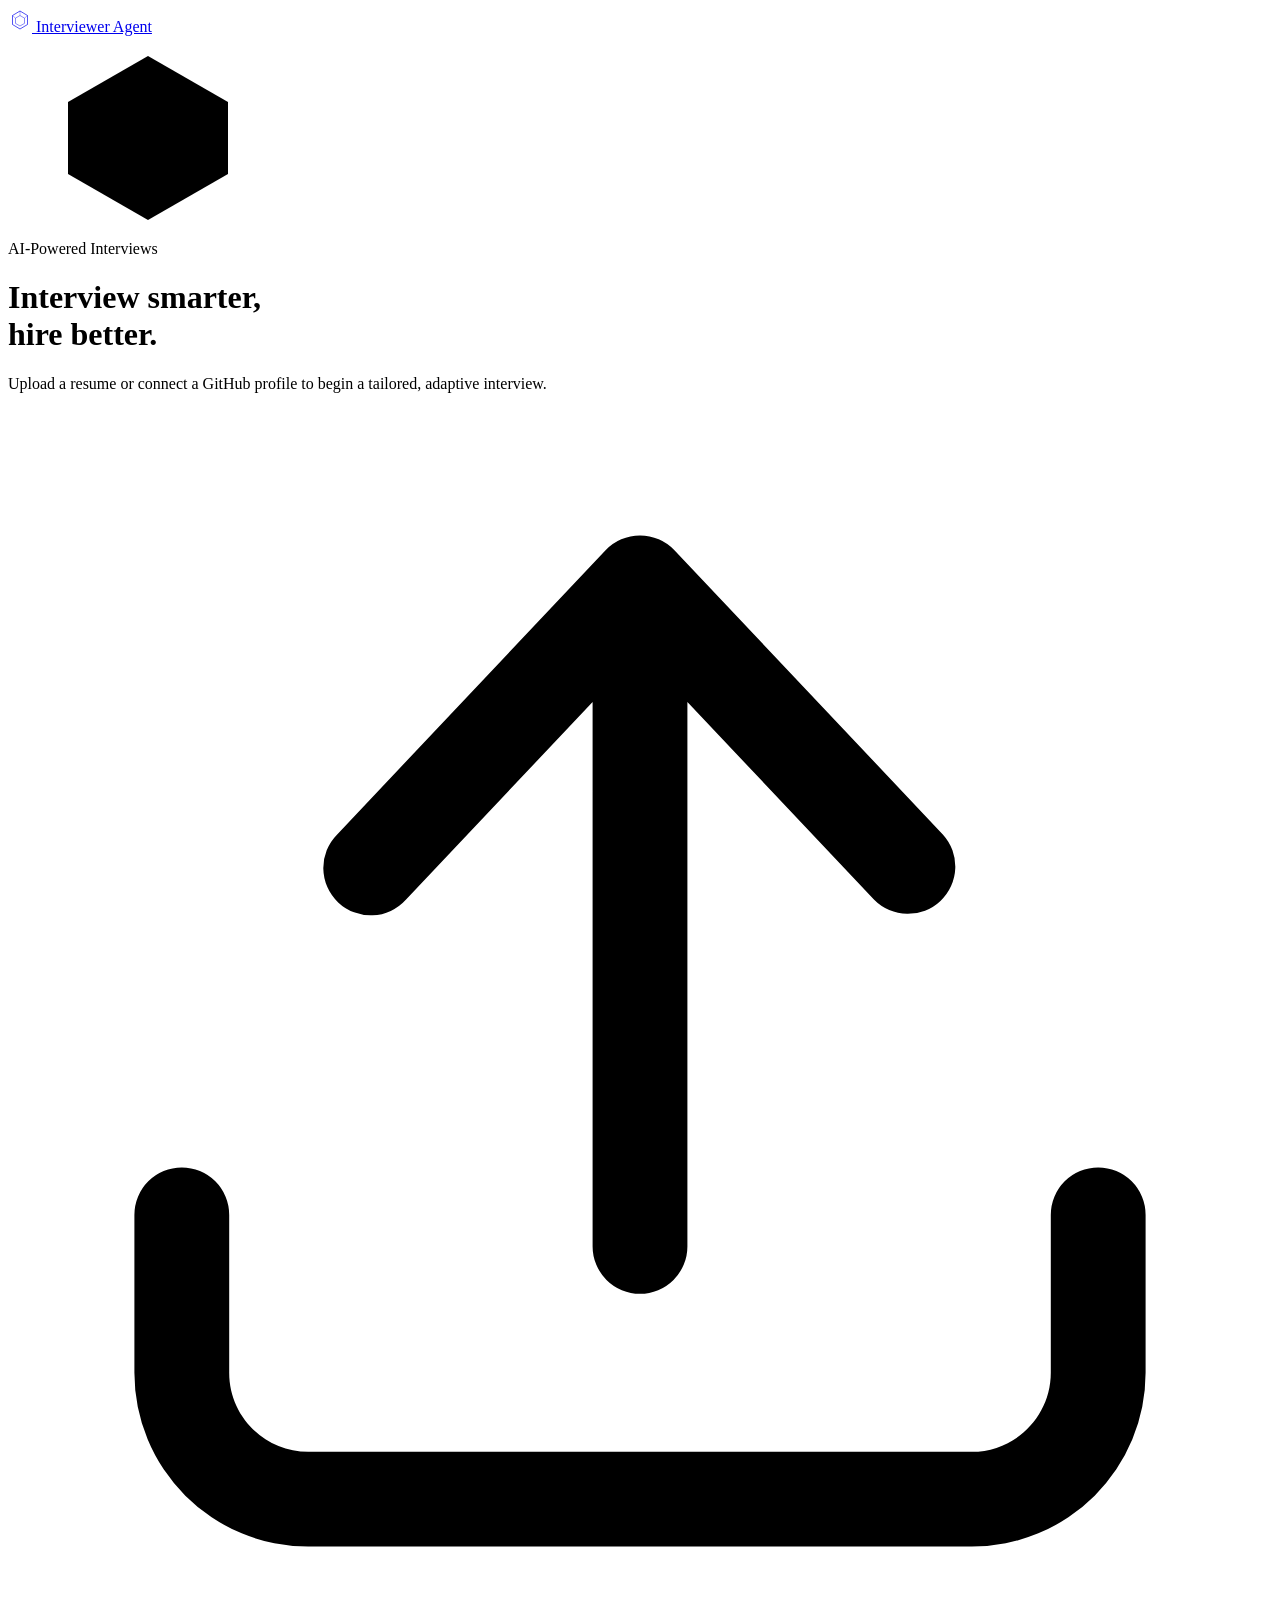
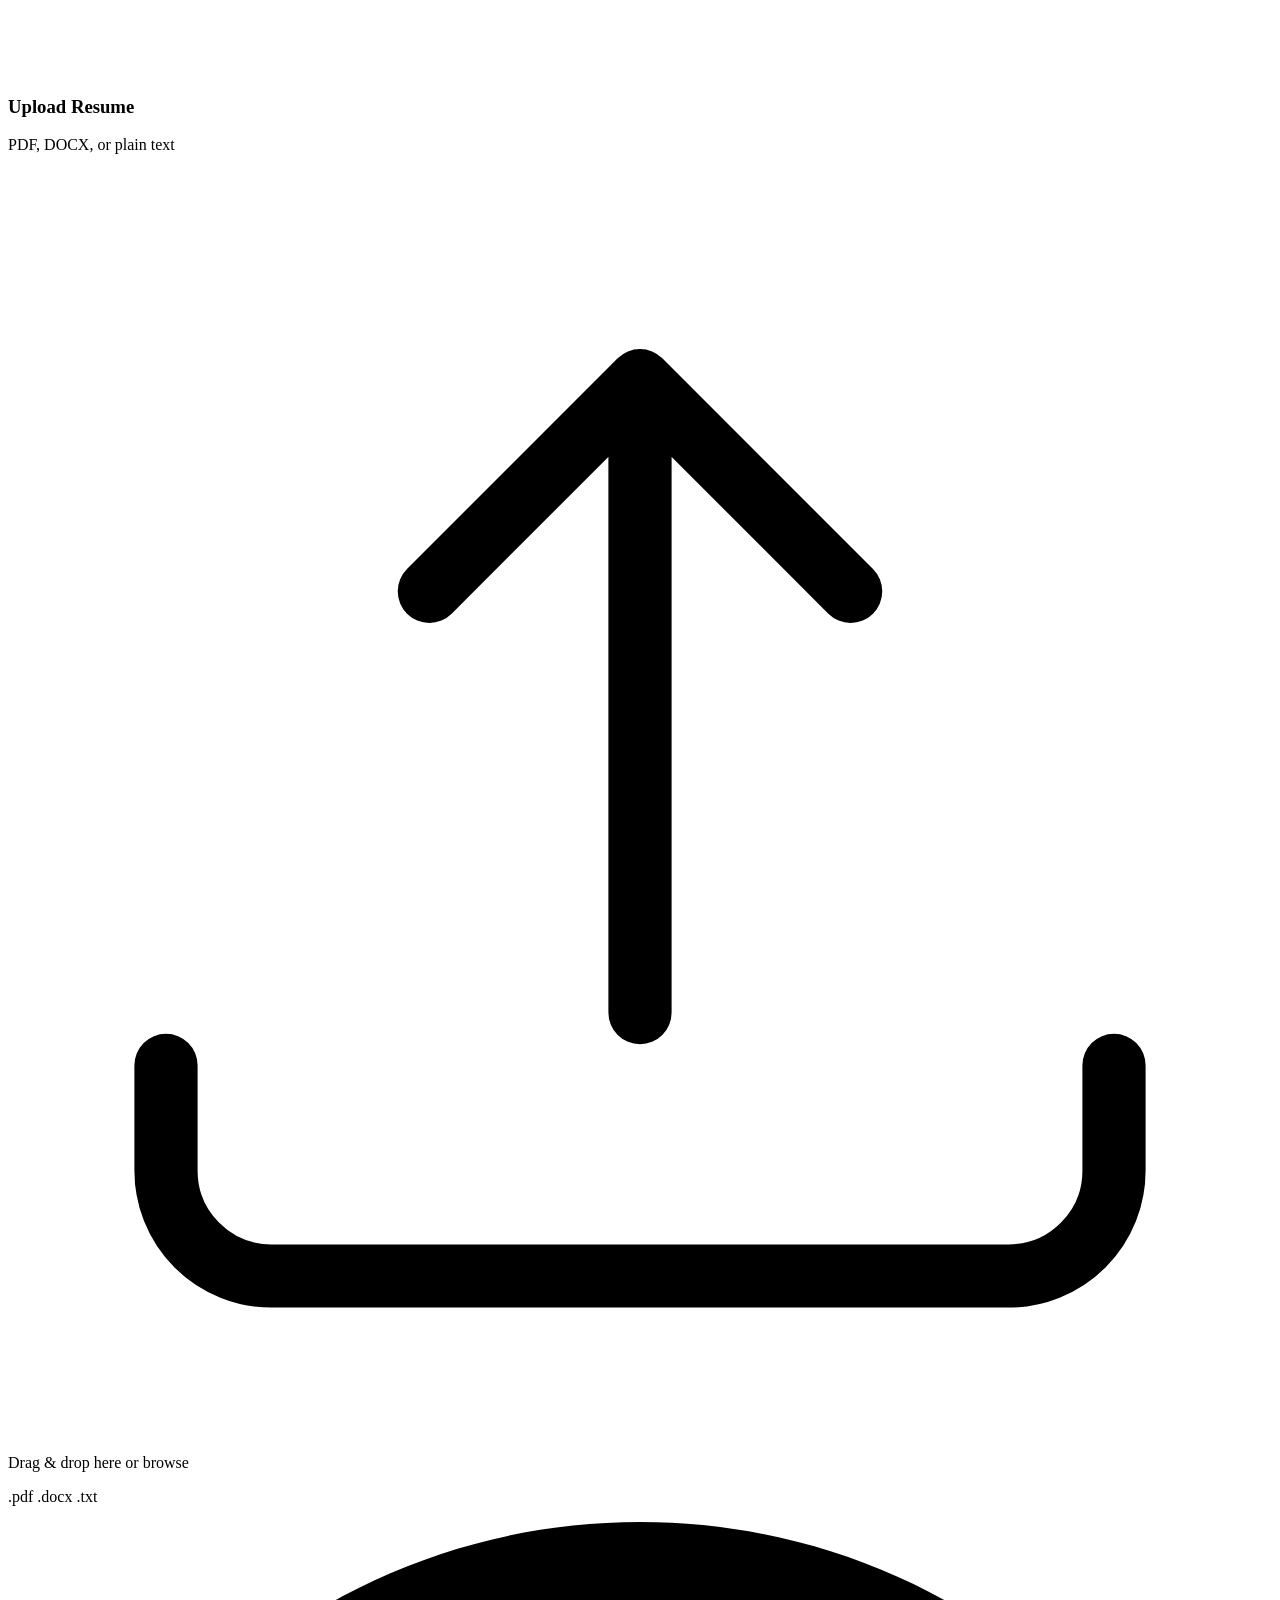
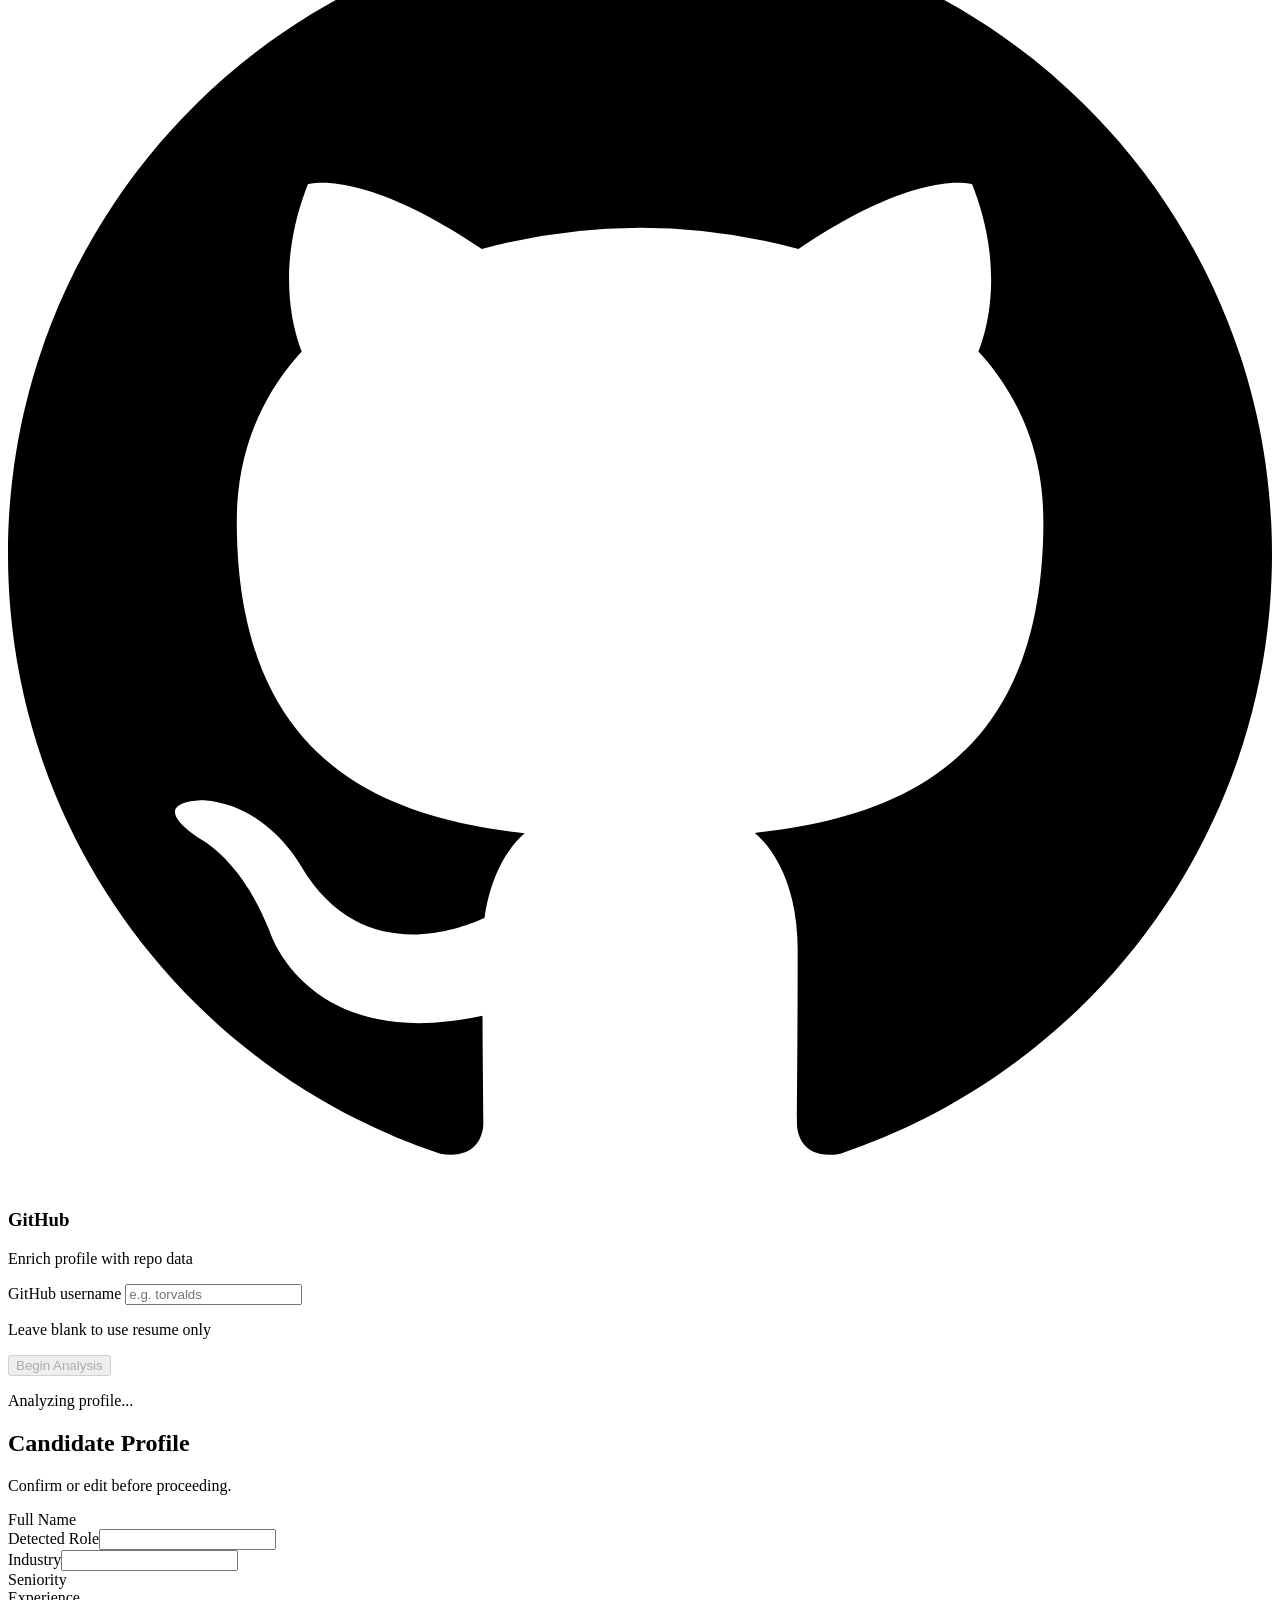
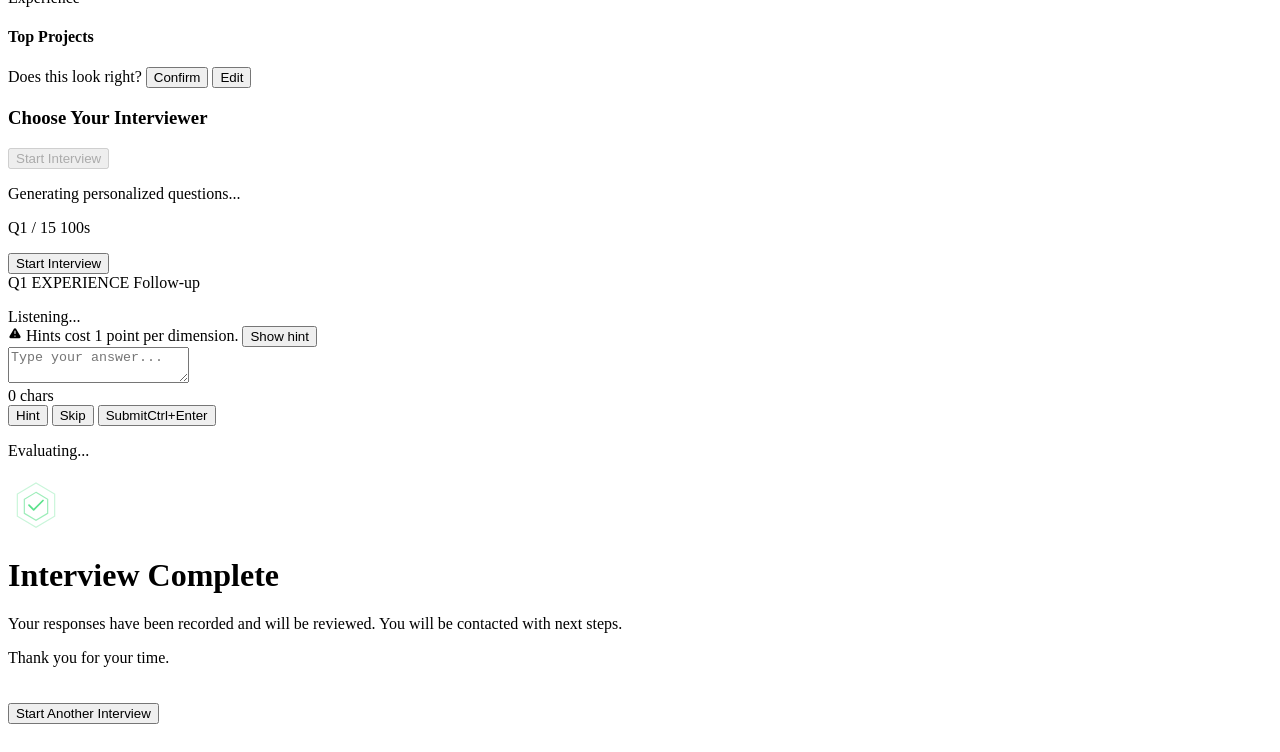
==== commit 04f25894: "Refactor candidate UI: extract CSS, add SVG icons, skeleton loader, keyboard shortcut - Move all inl" ====
--- a/src/web/static/index.html
+++ b/src/web/static/index.html
@@ -4,254 +4,18 @@
 <meta charset="UTF-8">
 <meta name="viewport" content="width=device-width, initial-scale=1.0">
 <title>Interviewer Agent</title>
-<link rel="icon" href="data:image/svg+xml,<svg xmlns='http://www.w3.org/2000/svg' viewBox='0 0 32 32' fill='none' stroke='%23888' stroke-width='1.2'><path d='M16 4l10 6v12l-10 6L6 22V10z'/><path d='M16 10l6 3.5v7L16 24l-6-3.5v-7z' stroke-opacity='.5'/></svg>">
+<link rel="icon" href="data:image/svg+xml,<svg xmlns='http://www.w3.org/2000/svg' viewBox='0 0 32 32' fill='none' stroke='%23a78bfa' stroke-width='1.2'><path d='M16 4l10 6v12l-10 6L6 22V10z'/><path d='M16 10l6 3.5v7L16 24l-6-3.5v-7z' stroke-opacity='.5'/></svg>">
 <link rel="preconnect" href="https://fonts.googleapis.com">
 <link rel="preconnect" href="https://fonts.gstatic.com" crossorigin>
 <link href="https://fonts.googleapis.com/css2?family=Inter:wght@300;400;500;600;700&display=swap" rel="stylesheet">
-<style>
-:root{
-  --bg:#08080a;--surface:#111113;--surface-2:#18181b;--surface-3:#1e1e21;
-  --border:rgba(255,255,255,.06);--border-2:rgba(255,255,255,.1);
-  --text:#e4e4e7;--text-2:#a1a1aa;--text-3:#52525b;--text-4:#3f3f46;
-  --accent:#a78bfa;--accent-dim:rgba(167,139,250,.08);--accent-border:rgba(167,139,250,.15);
-  --green:#4ade80;--green-dim:rgba(74,222,128,.08);
-  --amber:#fbbf24;--amber-dim:rgba(251,191,36,.08);
-  --red:#f87171;--red-dim:rgba(248,113,113,.08);
-  --radius:10px;--radius-sm:6px;
-  --font:'Inter',system-ui,-apple-system,sans-serif;
-}
-*,*::before,*::after{box-sizing:border-box;margin:0;padding:0}
-html{font-size:16px;-webkit-font-smoothing:antialiased;-moz-osx-font-smoothing:grayscale}
-body{font-family:var(--font);background:var(--bg);color:var(--text);min-height:100vh;line-height:1.6}
-
-/* Nav */
-.nav{position:sticky;top:0;z-index:100;display:flex;align-items:center;justify-content:space-between;padding:0 24px;height:48px;background:rgba(8,8,10,.85);backdrop-filter:blur(16px);-webkit-backdrop-filter:blur(16px);border-bottom:1px solid var(--border)}
-.nav-brand{display:flex;align-items:center;gap:10px;text-decoration:none;color:var(--text)}
-.nav-logo svg{display:block}
-.nav-name{font-size:.82rem;font-weight:600;letter-spacing:-.01em;color:var(--text-2)}
-
-/* Shell */
-.shell{max-width:680px;margin:0 auto;padding:48px 24px 120px}
-@media(min-width:640px){.shell{padding:64px 32px 120px}}
-
-/* Screen */
-.screen{display:none;opacity:0;transform:translateY(8px)}
-.screen.active{display:block;animation:fadeUp .5s cubic-bezier(.16,1,.3,1) forwards}
-@keyframes fadeUp{to{opacity:1;transform:translateY(0)}}
-
-/* Card */
-.card{background:var(--surface);border:1px solid var(--border);border-radius:var(--radius)}
-
-/* Buttons */
-.btn{display:inline-flex;align-items:center;justify-content:center;gap:6px;padding:9px 18px;border-radius:var(--radius-sm);border:1px solid transparent;font-family:var(--font);font-size:.82rem;font-weight:500;cursor:pointer;transition:all .15s ease;outline:none;text-decoration:none;color:var(--text)}
-.btn:focus-visible{box-shadow:0 0 0 2px var(--bg),0 0 0 4px rgba(167,139,250,.3)}
-.btn-primary{background:#fff;color:#000;border-color:#fff}
-.btn-primary:hover{background:#e4e4e7}
-.btn-primary:active{transform:scale(.98)}
-.btn-primary:disabled{opacity:.3;cursor:not-allowed;transform:none}
-.btn-secondary{background:var(--surface-2);color:var(--text-2);border-color:var(--border)}
-.btn-secondary:hover{background:var(--surface-3);border-color:var(--border-2);color:var(--text)}
-.btn-danger{background:var(--red-dim);color:var(--red);border-color:transparent}
-.btn-sm{padding:6px 12px;font-size:.78rem}
-.btn-lg{padding:11px 24px;font-size:.85rem}
-.btn-icon{padding:7px;border-radius:var(--radius-sm);background:transparent;border:1px solid var(--border);color:var(--text-3)}
-.btn-icon:hover{background:var(--surface-2);color:var(--text);border-color:var(--border-2)}
-
-/* Badge */
-.badge{display:inline-flex;align-items:center;gap:4px;padding:2px 8px;border-radius:4px;font-size:.68rem;font-weight:600;letter-spacing:.03em}
-.badge-accent{background:var(--accent-dim);color:var(--accent)}
-.badge-green{background:var(--green-dim);color:var(--green)}
-.badge-amber{background:var(--amber-dim);color:var(--amber)}
-.badge-red{background:var(--red-dim);color:var(--red)}
-
-/* Input */
-.input{width:100%;padding:9px 14px;background:var(--surface);border:1px solid var(--border);border-radius:var(--radius-sm);color:var(--text);font-family:var(--font);font-size:.85rem;outline:none;transition:border-color .15s}
-.input:focus{border-color:var(--accent-border)}
-.input::placeholder{color:var(--text-4)}
-textarea.input{resize:vertical;min-height:160px;line-height:1.7}
-
-/* Toast */
-.toast{position:fixed;top:56px;left:50%;transform:translateX(-50%) translateY(-120%);z-index:9999;min-width:300px;max-width:440px;background:var(--surface-2);border:1px solid var(--border-2);border-radius:var(--radius);padding:12px 16px;box-shadow:0 8px 32px rgba(0,0,0,.4);transition:transform .3s cubic-bezier(.16,1,.3,1)}
-.toast.show{transform:translateX(-50%) translateY(0)}
-.toast-inner{display:flex;align-items:flex-start;gap:10px}
-.toast-icon{width:16px;height:16px;flex-shrink:0;margin-top:1px}
-.toast-body h4{font-size:.78rem;font-weight:600;margin-bottom:1px}
-.toast-body p{font-size:.78rem;color:var(--text-2);line-height:1.5}
-
-/* Loading */
-.loader{display:flex;flex-direction:column;align-items:center;gap:14px;padding:56px 24px}
-.loader-bar{width:120px;height:1px;background:var(--surface-3);border-radius:1px;overflow:hidden;position:relative}
-.loader-bar::after{content:'';position:absolute;left:0;top:0;height:100%;width:40%;background:var(--text-3);border-radius:1px;animation:loaderSlide 1.2s ease-in-out infinite}
-@keyframes loaderSlide{0%{left:-40%}100%{left:100%}}
-.loader p{font-size:.82rem;color:var(--text-4)}
-
-/* Geometric decoration */
-.geo{pointer-events:none;user-select:none}
-.geo-line{stroke:rgba(255,255,255,.04);fill:none;stroke-width:.8}
-.geo-line-accent{stroke:rgba(167,139,250,.06);fill:none;stroke-width:.8}
-
-/* ================================================================
-   SCREEN 1 — WELCOME
-   ================================================================ */
-.hero{text-align:center;padding:40px 0 48px;position:relative}
-.hero-geo{position:absolute;top:-20px;left:50%;transform:translateX(-50%);opacity:.35}
-.hero-label{font-size:.68rem;font-weight:500;color:var(--text-4);letter-spacing:.1em;text-transform:uppercase;margin-bottom:20px}
-.hero h1{font-size:clamp(1.6rem,3.5vw,2.2rem);font-weight:600;letter-spacing:-.03em;line-height:1.2;color:var(--text)}
-.hero p{color:var(--text-3);font-size:.88rem;margin-top:12px;max-width:420px;margin-inline:auto;font-weight:400}
-
-.cards-row{display:grid;grid-template-columns:1fr 1fr;gap:14px;margin-bottom:32px}
-@media(max-width:560px){.cards-row{grid-template-columns:1fr}}
-.upload-card,.github-card{padding:24px}
-.card-head{display:flex;align-items:center;gap:8px;margin-bottom:4px}
-.card-head h3{font-size:.85rem;font-weight:600}
-.card-head svg{width:14px;height:14px;color:var(--text-3)}
-.card-sub{font-size:.75rem;color:var(--text-4);margin-bottom:16px}
-
-.dropzone{border:1px dashed var(--border-2);border-radius:var(--radius);padding:28px 16px;cursor:pointer;text-align:center;transition:all .2s;background:transparent}
-.dropzone:hover,.dropzone.over{border-color:var(--text-3);background:rgba(255,255,255,.01)}
-.dropzone.done{border-color:var(--green);border-style:solid;background:var(--green-dim)}
-.dropzone svg{width:24px;height:24px;color:var(--text-4);margin-bottom:8px;display:block;margin-inline:auto}
-.dropzone.done svg{color:var(--green)}
-.dropzone p{font-size:.78rem;color:var(--text-3);line-height:1.6}
-.dropzone .browse{color:var(--text);font-weight:500;text-decoration:underline;text-underline-offset:2px}
-.dropzone .exts{font-size:.65rem;color:var(--text-4);margin-top:4px}
-.dropzone .chosen-file{font-size:.78rem;color:var(--green);font-weight:500;margin-top:4px;word-break:break-all}
-
-.github-field{margin-top:4px}
-.github-field label{font-size:.72rem;color:var(--text-4);margin-bottom:4px;display:block;letter-spacing:.02em}
-.begin-wrap{text-align:center}
-
-/* ================================================================
-   SCREEN 2 — PROFILE
-   ================================================================ */
-.s2-head{margin-bottom:24px}
-.s2-head h2{font-size:1.1rem;font-weight:600;letter-spacing:-.02em}
-.s2-head p{font-size:.8rem;color:var(--text-3);margin-top:4px}
-
-.profile-panel{padding:24px;margin-bottom:24px}
-.profile-grid{display:grid;grid-template-columns:1fr 1fr;gap:14px 24px}
-@media(max-width:560px){.profile-grid{grid-template-columns:1fr}}
-.pf{display:flex;flex-direction:column;gap:2px}
-.pf-label{font-size:.65rem;font-weight:600;color:var(--text-4);text-transform:uppercase;letter-spacing:.06em}
-.pf-val{font-size:.88rem;font-weight:500;color:var(--text)}
-.pf .input{display:none;margin-top:2px}
-.pf .input.vis{display:block}
-.pf .pf-val.hid{display:none}
-.pf-divider{grid-column:1/-1;height:1px;background:var(--border);margin:4px 0}
-
-.projects-row{margin-top:16px}
-.projects-row h4{font-size:.65rem;font-weight:600;color:var(--text-4);text-transform:uppercase;letter-spacing:.06em;margin-bottom:8px}
-.chip{display:inline-flex;padding:4px 12px;border:1px solid var(--border);border-radius:4px;font-size:.75rem;color:var(--text-2);font-weight:400;margin:0 6px 6px 0;background:transparent}
-
-.confirm-row{display:flex;align-items:center;gap:10px;margin-top:16px;flex-wrap:wrap}
-.confirm-row span{font-size:.82rem;color:var(--text-3)}
-
-.persona-heading{font-size:.88rem;font-weight:600;letter-spacing:-.01em;margin:32px 0 14px;color:var(--text-2)}
-.persona-grid{display:grid;grid-template-columns:1fr 1fr;gap:10px;margin-bottom:32px}
-@media(max-width:560px){.persona-grid{grid-template-columns:1fr}}
-.persona{padding:18px;cursor:pointer;position:relative;overflow:hidden;transition:all .2s}
-.persona:hover{border-color:var(--border-2);background:rgba(255,255,255,.015)}
-.persona.picked{border-color:rgba(167,139,250,.3);background:var(--accent-dim)}
-.persona-icon{width:32px;height:32px;border-radius:6px;display:flex;align-items:center;justify-content:center;font-size:.72rem;font-weight:700;color:rgba(255,255,255,.8);margin-bottom:10px}
-.persona-icon.pi-tech{background:rgba(99,102,241,.2);color:#a5b4fc}
-.persona-icon.pi-mgr{background:rgba(14,165,233,.2);color:#7dd3fc}
-.persona-icon.pi-hr{background:rgba(34,197,94,.2);color:#86efac}
-.persona-icon.pi-exec{background:rgba(168,85,247,.2);color:#d8b4fe}
-.persona h4{font-size:.82rem;font-weight:600;margin-bottom:3px}
-.persona p{font-size:.72rem;color:var(--text-3);line-height:1.5}
-.start-wrap{text-align:center}
-
-/* ================================================================
-   SCREEN 3 — INTERVIEW
-   ================================================================ */
-.iv-bar{display:flex;align-items:center;justify-content:space-between;padding:10px 16px;margin-bottom:12px;flex-wrap:wrap;gap:8px}
-.iv-left{display:flex;align-items:center;gap:10px}
-.iv-left .iv-name{font-size:.82rem;font-weight:500;color:var(--text-2)}
-.iv-tag{font-size:.68rem;font-weight:500;color:var(--text-3);background:var(--surface-2);padding:3px 8px;border-radius:4px;border:1px solid var(--border)}
-.iv-right{display:flex;align-items:center;gap:14px}
-.iv-q-count{font-size:.75rem;color:var(--text-4)}
-.iv-clock{font-variant-numeric:tabular-nums;font-size:.85rem;font-weight:600;color:var(--text-2);transition:color .3s}
-.iv-clock.warn{color:var(--amber)}
-.iv-clock.danger{color:var(--red);animation:timerPulse 1s ease-in-out infinite}
-@keyframes timerPulse{0%,100%{opacity:1;transform:scale(1)}50%{opacity:.5;transform:scale(1.06)}}
-.iv-timeup-msg{text-align:center;padding:16px;margin-bottom:12px;font-size:.82rem;font-weight:500;color:var(--amber);background:var(--amber-dim);border:1px solid rgba(251,191,36,.1);border-radius:var(--radius);animation:fadeUp .3s ease forwards}
-
-.iv-progress{height:1px;background:var(--surface-3);margin-bottom:28px;overflow:hidden}
-.iv-progress-fill{height:100%;background:var(--text-3);transition:width .5s ease}
-
-.iv-intro{padding:32px 24px;margin-bottom:20px;border-left:2px solid var(--accent-border);text-align:center}
-.iv-intro p{font-size:.92rem;color:var(--text-2);line-height:1.9;font-style:italic;text-align:left}
-.iv-intro-btn{text-align:center;margin-top:24px}
-
-.q-card{padding:24px;margin-bottom:14px;border-left:2px solid var(--border-2)}
-.q-card.followup{border-left-color:var(--amber)}
-.q-meta{display:flex;align-items:center;gap:8px;margin-bottom:14px;flex-wrap:wrap}
-.q-num{font-size:.65rem;font-weight:600;color:var(--text-4);text-transform:uppercase;letter-spacing:.04em}
-.q-cat{font-size:.65rem;font-weight:500;color:var(--text-4);text-transform:uppercase;letter-spacing:.04em}
-.q-followup-badge{font-size:.65rem;font-weight:600;padding:2px 8px;border-radius:4px;background:var(--amber-dim);color:var(--amber);letter-spacing:.02em}
-.q-text{font-size:.92rem;line-height:1.8;color:var(--text);font-weight:400}
-
-.ans-wrap{margin-bottom:14px}
-.ans-foot{display:flex;justify-content:space-between;align-items:center;margin-top:8px;flex-wrap:wrap;gap:8px}
-.ans-chars{font-size:.68rem;color:var(--text-4)}
-.ans-btns{display:flex;gap:6px;flex-wrap:wrap}
-
-/* Voice */
-.voice-btn{position:relative;transition:all .2s}
-.voice-btn.recording{background:var(--red-dim);color:var(--red);border-color:rgba(248,113,113,.2);animation:voice-pulse 1.5s ease-in-out infinite}
-@keyframes voice-pulse{0%,100%{box-shadow:0 0 0 0 rgba(248,113,113,.15)}50%{box-shadow:0 0 0 5px rgba(248,113,113,0)}}
-
-/* Feedback */
-.feedback-bar{display:flex;align-items:center;gap:12px;margin-bottom:12px;min-height:24px;padding:0 2px;opacity:0;transition:opacity .35s}
-.feedback-bar.visible{opacity:1}
-.listening-indicator{display:flex;align-items:center;gap:5px}
-.listening-dots{display:flex;gap:3px}
-.listening-dots span{width:3px;height:3px;border-radius:50%;background:var(--text-3);animation:listenPulse 1.4s ease-in-out infinite;opacity:.3}
-.listening-dots span:nth-child(2){animation-delay:.2s}
-.listening-dots span:nth-child(3){animation-delay:.4s}
-@keyframes listenPulse{0%,100%{opacity:.2;transform:scale(.8)}50%{opacity:1;transform:scale(1.2)}}
-.listening-label{font-size:.68rem;color:var(--text-4);font-style:italic}
-.micro-ack{font-size:.72rem;color:var(--text-3);font-style:italic;opacity:0;transition:opacity .3s;white-space:nowrap}
-.micro-ack.show{animation:ackFade 2.5s ease-in-out forwards}
-@keyframes ackFade{0%{opacity:0;transform:translateY(3px)}12%{opacity:1;transform:translateY(0)}75%{opacity:1}100%{opacity:0}}
-.confidence-wrap{display:flex;align-items:center;gap:6px;margin-left:auto}
-.confidence-label{font-size:.62rem;color:var(--text-4);text-transform:uppercase;letter-spacing:.04em;white-space:nowrap}
-.confidence-track{width:60px;height:2px;background:var(--surface-3);border-radius:1px;overflow:hidden}
-.confidence-fill{height:100%;border-radius:1px;transition:width .5s,background .5s;width:0%}
-.confidence-val{font-size:.68rem;font-weight:600;min-width:16px;transition:color .3s}
-
-.hint-banner{background:var(--amber-dim);border:1px solid rgba(251,191,36,.08);border-radius:var(--radius-sm);padding:10px 14px;font-size:.78rem;color:var(--amber);display:none;margin-bottom:12px;align-items:center;gap:8px}
-.hint-banner.vis{display:flex}
-
-/* ================================================================
-   SCREEN 4 — THANK YOU
-   ================================================================ */
-.done-wrap{text-align:center;padding:80px 20px 60px}
-.done-icon{width:48px;height:48px;margin:0 auto 24px}
-.done-wrap h1{font-size:1.3rem;font-weight:600;letter-spacing:-.02em;margin-bottom:12px}
-.done-wrap p{color:var(--text-3);font-size:.85rem;max-width:400px;margin:0 auto;line-height:1.7}
-.done-wrap .sub{color:var(--text-4);font-size:.78rem;margin-top:24px}
-
-/* Utility */
-.hidden{display:none!important}
-.mt-2{margin-top:8px}
-.mt-4{margin-top:16px}
-.text-center{text-align:center}
-
-@media(max-width:480px){
-  .hero h1{font-size:1.4rem}
-  .q-card,.profile-panel,.iv-intro{padding:16px}
-  .iv-bar{padding:8px 12px}
-  .nav{padding:0 16px}
-}
-</style>
+<link rel="stylesheet" href="/static/app.css">
 </head>
 <body>
 
 <!-- NAV -->
 <nav class="nav">
   <a href="/" class="nav-brand">
-    <span class="nav-logo"><svg width="24" height="24" viewBox="0 0 32 32" fill="none" stroke="currentColor" stroke-width="1.2" opacity=".6"><path d="M16 4l10 6v12l-10 6L6 22V10z"/><path d="M16 10l6 3.5v7L16 24l-6-3.5v-7z" opacity=".4"/><line x1="16" y1="4" x2="16" y2="10" opacity=".3"/><line x1="26" y1="10" x2="22" y2="13.5" opacity=".3"/><line x1="6" y1="10" x2="10" y2="13.5" opacity=".3"/></svg></span>
+    <span class="nav-logo"><svg width="24" height="24" viewBox="0 0 32 32" fill="none" stroke="currentColor" stroke-width="1.2"><path d="M16 4l10 6v12l-10 6L6 22V10z" opacity=".75"/><path d="M16 10l6 3.5v7L16 24l-6-3.5v-7z" opacity=".5"/><line x1="16" y1="4" x2="16" y2="10" opacity=".35"/><line x1="26" y1="10" x2="22" y2="13.5" opacity=".35"/><line x1="6" y1="10" x2="10" y2="13.5" opacity=".35"/></svg></span>
     <span class="nav-name">Interviewer Agent</span>
   </a>
 </nav>
@@ -271,12 +35,11 @@
      ============================================================ -->
 <div class="screen active" id="screen-welcome">
   <div class="hero">
-    <!-- Geometric hero illustration -->
     <svg class="hero-geo geo" width="280" height="200" viewBox="0 0 280 200">
       <path class="geo-line" d="M140 20l80 46v72l-80 46-80-46V66z"/>
       <path class="geo-line" d="M140 40l60 35v54l-60 35-60-35V75z"/>
-      <path class="geo-line" d="M140 60l40 23v36l-40 23-40-23V83z"/>
-      <ellipse class="geo-line" cx="140" cy="100" rx="18" ry="10"/>
+      <path class="geo-line-accent" d="M140 60l40 23v36l-40 23-40-23V83z"/>
+      <ellipse class="geo-line-accent" cx="140" cy="100" rx="18" ry="10"/>
       <line class="geo-line" x1="140" y1="20" x2="140" y2="60" opacity=".4"/>
       <line class="geo-line" x1="220" y1="66" x2="200" y2="75" opacity=".4"/>
       <line class="geo-line" x1="60" y1="66" x2="80" y2="75" opacity=".4"/>
@@ -309,9 +72,9 @@
       <p class="card-sub">Enrich profile with repo data</p>
       <div class="github-field mt-4">
         <label>GitHub username</label>
-        <input class="input" type="text" id="github-input" placeholder="e.g. torvalds">
+        <input class="input" type="text" id="github-input" placeholder="e.g. torvalds" autocomplete="off" spellcheck="false">
       </div>
-      <p style="font-size:.68rem;color:var(--text-4);margin-top:6px">Leave blank to use resume only</p>
+      <p class="github-hint">Leave blank to use resume only</p>
     </div>
   </div>
 
@@ -393,6 +156,17 @@
     <div class="iv-intro-btn"><button class="btn btn-primary btn-lg" id="iv-begin-questions">Start Interview</button></div>
   </div>
 
+  <!-- Skeleton shown while next question is being fetched/rendered -->
+  <div class="card skeleton hidden" id="q-skeleton" aria-hidden="true">
+    <div class="skeleton-meta">
+      <span class="skeleton-chip"></span>
+      <span class="skeleton-chip wide"></span>
+    </div>
+    <div class="skeleton-line w-90"></div>
+    <div class="skeleton-line w-90"></div>
+    <div class="skeleton-line w-60"></div>
+  </div>
+
   <!-- Question -->
   <div class="card q-card hidden" id="question-card">
     <div class="q-meta">
@@ -429,12 +203,9 @@
       <div class="ans-foot">
         <span class="ans-chars"><span id="char-count">0</span> chars</span>
         <div class="ans-btns">
-          <button class="btn btn-sm btn-icon voice-btn" id="voice-btn" title="Voice input">
-            <svg width="14" height="14" viewBox="0 0 24 24" fill="none" stroke="currentColor" stroke-width="2" stroke-linecap="round" stroke-linejoin="round"><path d="M12 1a3 3 0 0 0-3 3v8a3 3 0 0 0 6 0V4a3 3 0 0 0-3-3z"/><path d="M19 10v2a7 7 0 0 1-14 0v-2"/><line x1="12" y1="19" x2="12" y2="23"/><line x1="8" y1="23" x2="16" y2="23"/></svg>
-          </button>
           <button class="btn btn-sm btn-secondary" id="hint-btn">Hint</button>
           <button class="btn btn-sm btn-danger" id="skip-btn">Skip</button>
-          <button class="btn btn-sm btn-primary" id="submit-answer-btn">Submit</button>
+          <button class="btn btn-sm btn-primary" id="submit-answer-btn">Submit<span class="btn-kbd" id="submit-kbd">Ctrl+Enter</span></button>
         </div>
       </div>
     </div>
@@ -447,34 +218,30 @@
 </div>
 
 <!-- ============================================================
-     SCREEN 4 — THANK YOU
+     SCREEN 4 — COMPLETE
      ============================================================ -->
 <div class="screen" id="screen-report">
   <div class="done-wrap">
-    <!-- Geometric completion illustration -->
-    <svg class="done-icon" width="48" height="48" viewBox="0 0 48 48" fill="none">
+    <svg class="done-icon" width="56" height="56" viewBox="0 0 48 48" fill="none">
       <path d="M24 6l16 9.5v19L24 44 8 34.5v-19z" stroke="rgba(74,222,128,.3)" stroke-width="1"/>
-      <path d="M24 14l10 6v12L24 38 14 32V20z" stroke="rgba(74,222,128,.5)" stroke-width="1"/>
-      <path d="M18 25l4 4 8-8" stroke="rgba(74,222,128,.8)" stroke-width="1.5" stroke-linecap="round" stroke-linejoin="round"/>
+      <path d="M24 14l10 6v12L24 38 14 32V20z" stroke="rgba(74,222,128,.55)" stroke-width="1"/>
+      <path d="M18 25l4 4 8-8" stroke="rgba(74,222,128,.9)" stroke-width="1.5" stroke-linecap="round" stroke-linejoin="round"/>
     </svg>
     <h1>Interview Complete</h1>
     <p>Your responses have been recorded and will be reviewed. You will be contacted with next steps.</p>
     <p class="sub">Thank you for your time.</p>
   </div>
-  <div style="text-align:center;padding:20px 0">
+  <div class="text-center" style="padding:20px 0">
     <button class="btn btn-secondary btn-lg" id="new-interview-btn">Start Another Interview</button>
   </div>
 </div>
 
 </div><!-- /shell -->
 
-<!-- ============================================================
-     JAVASCRIPT — all functionality preserved
-     ============================================================ -->
 <script>
 // ---------- State ----------
 const S = {
-  sessionId:null, profile:null, selectedPersona:null, file:null,
+  sessionId:null, sessionToken:null, profile:null, selectedPersona:null, file:null,
   currentQuestion:null, questionIndex:0, totalQuestions:15,
   timerInterval:null, timerSeconds:0, countdownTotal:100,
   pdfPath:'', introText:'', hintUsed:false, timingStatus:'early', submitting:false,
@@ -484,6 +251,7 @@
 const $=id=>document.getElementById(id);
 const show=el=>{(typeof el==='string'?$(el):el).classList.remove('hidden')};
 const hide=el=>{(typeof el==='string'?$(el):el).classList.add('hidden')};
+const isMac=/mac|iphone|ipad|ipod/i.test(navigator.platform);
 
 function showScreen(id){
   document.querySelectorAll('.screen').forEach(s=>s.classList.remove('active'));
@@ -516,6 +284,9 @@
   return data;
 }
 
+// Localize the keyboard hint on the Submit button.
+(function(){const el=$('submit-kbd');if(el)el.textContent=isMac?'Cmd+Enter':'Ctrl+Enter';})();
+
 // ---------- SCREEN 1: Welcome ----------
 const dropZone=$('drop-zone'), fileInput=$('file-input'), beginBtn=$('begin-btn');
 
@@ -533,8 +304,9 @@
   dropZone.classList.add('done');
   dropZone.innerHTML=`
     <svg viewBox="0 0 24 24" fill="none" stroke="currentColor" stroke-width="1.5" stroke-linecap="round" stroke-linejoin="round"><path d="M20 6L9 17l-5-5"/></svg>
-    <p class="chosen-file">${file.name}</p>
-    <p style="font-size:.68rem;color:var(--text-4);margin-top:4px">Click to change</p>`;
+    <p class="chosen-file"></p>
+    <p class="exts">Click to change</p>`;
+  dropZone.querySelector('.chosen-file').textContent=file.name;
   beginBtn.disabled=false;
 }
 
@@ -546,11 +318,11 @@
     if(S.file){
       const form=new FormData();form.append('file',S.file);
       const profile=await api('/upload',form,true);
-      S.sessionId=profile.session_id;S.profile=profile;
-      if(ghUser){try{const gp=await api('/github',{username:ghUser});S.profile.github_profile=gp;if(gp.top_repos)S.profile.github_repos=gp.top_repos}catch(e){}}
+      S.sessionId=profile.session_id;S.sessionToken=profile.session_token;S.profile=profile;
+      if(ghUser){try{const enriched=await api('/enrich',{session_id:S.sessionId,session_token:S.sessionToken,username:ghUser});S.profile.github_username=ghUser;S.profile.github_enriched=true;if(enriched.languages)S.profile.skills=[...new Set([...(S.profile.skills||[]),...enriched.languages])]}catch(e){}}
     }else{
       const gp=await api('/github',{username:ghUser});
-      S.sessionId=gp.session_id;S.profile=gp;
+      S.sessionId=gp.session_id;S.sessionToken=gp.session_token;S.profile=gp;
     }
     populateProfile(S.profile);showScreen('screen-profile');
   }catch(e){showToast(e.message||'Failed to analyze profile.');show('begin-btn')}finally{hide('welcome-loading')}
@@ -562,24 +334,34 @@
   $('pf-role').textContent=p.detected_role||'Professional';
   $('pf-industry').textContent=p.industry||'General';
   $('pf-seniority').textContent=p.seniority||'Mid Level';
-  $('pf-experience').textContent=(p.years_of_experience||0)+' years';
+  const yoe=p.years_of_experience||0;$('pf-experience').textContent=yoe>=1?Math.round(yoe)+' years':Math.round(yoe*12)+' months';
   const tags=$('project-tags');tags.innerHTML='';
   (p.projects||[]).slice(0,3).forEach(pr=>{const s=document.createElement('span');s.className='chip';s.textContent=pr.name||pr.description||'Project';tags.appendChild(s)});
-  if(!p.projects||!p.projects.length)tags.innerHTML='<span class="chip">No projects detected</span>';
+  if(!p.projects||!p.projects.length){
+    const s=document.createElement('span');s.className='chip';s.textContent='No projects detected';tags.appendChild(s);
+  }
   buildPersonaCards();
 }
+
+// Real SVG marks for each persona — replace the old 2-letter monograms.
+const PERSONA_ICONS={
+  'pi-tech':`<svg viewBox="0 0 24 24" fill="none" stroke="currentColor" stroke-width="1.6" stroke-linecap="round" stroke-linejoin="round"><polyline points="9 7 4 12 9 17"/><polyline points="15 7 20 12 15 17"/></svg>`,
+  'pi-mgr':`<svg viewBox="0 0 24 24" fill="none" stroke="currentColor" stroke-width="1.6" stroke-linecap="round" stroke-linejoin="round"><circle cx="12" cy="5" r="2.2"/><circle cx="6" cy="18" r="2.2"/><circle cx="18" cy="18" r="2.2"/><path d="M12 7.2v4.3M12 11.5L6 15.8M12 11.5l6 4.3"/></svg>`,
+  'pi-hr':`<svg viewBox="0 0 24 24" fill="none" stroke="currentColor" stroke-width="1.6" stroke-linecap="round" stroke-linejoin="round"><circle cx="12" cy="8.5" r="3.2"/><path d="M5 20c1.4-3.3 4.1-5 7-5s5.6 1.7 7 5"/></svg>`,
+  'pi-exec':`<svg viewBox="0 0 24 24" fill="none" stroke="currentColor" stroke-width="1.6" stroke-linecap="round" stroke-linejoin="round"><rect x="3.5" y="3.5" width="7" height="7" rx="1.2"/><rect x="13.5" y="3.5" width="7" height="7" rx="1.2"/><rect x="3.5" y="13.5" width="7" height="7" rx="1.2"/><rect x="13.5" y="13.5" width="7" height="7" rx="1.2"/></svg>`,
+};
 
 function buildPersonaCards(){
   const personas=[
-    {id:'technical_expert',icon:'TE',cls:'pi-tech',name:'Technical Expert',desc:'Deep domain knowledge, probes your expertise hard, expects precise and detailed answers'},
-    {id:'senior_manager',icon:'SM',cls:'pi-mgr',name:'Senior Manager',desc:'Focuses on leadership, ownership, impact and results'},
-    {id:'hr',icon:'HR',cls:'pi-hr',name:'HR Screener',desc:'Friendly but structured. Focuses on soft skills, communication, and culture fit'},
-    {id:'executive_panel',icon:'EP',cls:'pi-exec',name:'Executive Panel',desc:'High pressure, multi-angle, covers everything'},
+    {id:'technical_expert',cls:'pi-tech',name:'Technical Expert',desc:'Deep domain knowledge, probes your expertise hard, expects precise and detailed answers'},
+    {id:'senior_manager',cls:'pi-mgr',name:'Senior Manager',desc:'Focuses on leadership, ownership, impact and results'},
+    {id:'hr',cls:'pi-hr',name:'HR Screener',desc:'Friendly but structured. Focuses on soft skills, communication, and culture fit'},
+    {id:'executive_panel',cls:'pi-exec',name:'Executive Panel',desc:'High pressure, multi-angle, covers everything'},
   ];
   const grid=$('persona-grid');grid.innerHTML='';
   personas.forEach(p=>{
     const d=document.createElement('div');d.className='card persona';d.dataset.id=p.id;
-    d.innerHTML=`<div class="persona-icon ${p.cls}">${p.icon}</div><h4>${p.name}</h4><p>${p.desc}</p>`;
+    d.innerHTML=`<div class="persona-icon ${p.cls}">${PERSONA_ICONS[p.cls]||''}</div><h4>${p.name}</h4><p>${p.desc}</p>`;
     d.addEventListener('click',()=>{grid.querySelectorAll('.persona').forEach(c=>c.classList.remove('picked'));d.classList.add('picked');S.selectedPersona=p.id;$('start-btn').disabled=false});
     grid.appendChild(d);
   });
@@ -609,12 +391,11 @@
   if(rE.classList.contains('vis')&&rE.value.trim()){overrides.detected_role=rE.value.trim();S.profile.detected_role=overrides.detected_role}
   if(iE.classList.contains('vis')&&iE.value.trim()){overrides.industry=iE.value.trim();S.profile.industry=overrides.industry}
   try{
-    const r=await api('/start',{session_id:S.sessionId,persona_id:S.selectedPersona,...overrides});
+    const r=await api('/start',{session_id:S.sessionId,session_token:S.sessionToken,persona_id:S.selectedPersona,...overrides});
     S.totalQuestions=r.total_questions;S.currentQuestion=r.first_question;S.questionIndex=0;S.introText=r.intro;
     $('iv-name').textContent=S.profile.name||'Candidate';
     $('iv-persona').textContent=r.persona_name||S.selectedPersona;
     showScreen('screen-interview');
-    // Show intro as pure welcome — hide bar, timer, progress
     hide('iv-bar-wrap');hide('iv-progress-wrap');
     $('iv-intro-text').textContent=S.introText;show('iv-intro-card');
   }catch(e){show('start-btn')}finally{hide('profile-loading')}
@@ -641,7 +422,6 @@
   const oldMsg=document.querySelector('.iv-timeup-msg');if(oldMsg)oldMsg.remove();
   startCountdown();
   LiveFeedback.reset();
-  if(voiceAutoSpeak && VoiceMode.isSupported()){VoiceMode.speak(q.question)}
 }
 
 function startCountdown(){
@@ -670,7 +450,7 @@
 function stopCountdown(){clearInterval(S.timerInterval);if(S.timerSeconds>=S.countdownTotal)S.timingStatus='timeout';else if(S.timerSeconds>=S.countdownTotal*0.9)S.timingStatus='full';else S.timingStatus='early'}
 function autoSubmitTimeout(){
   if(S.submitting)return;
-  VoiceMode.cancelSpeech();VoiceMode.stopListening();LiveFeedback.reset();
+  LiveFeedback.reset();
   hide('question-card');hide('answer-section');
   const msg=document.createElement('div');msg.className='iv-timeup-msg';msg.textContent="Time\u2019s up. Moving to next question\u2026";
   $('screen-interview').insertBefore(msg,$('iv-loading'));
@@ -680,6 +460,10 @@
 $('answer-input').addEventListener('input',()=>{
   $('char-count').textContent=$('answer-input').value.length;
   LiveFeedback.onInput($('answer-input').value);
+});
+// Cmd+Enter / Ctrl+Enter submits from the textarea.
+$('answer-input').addEventListener('keydown',e=>{
+  if((e.metaKey||e.ctrlKey)&&e.key==='Enter'){e.preventDefault();submitAnswer(false);}
 });
 $('hint-btn').addEventListener('click',()=>{$('hint-warning').classList.add('vis')});
 
@@ -776,8 +560,6 @@
 
 function submitAnswer(skipped){
   if(S.submitting)return;
-  VoiceMode.cancelSpeech();
-  VoiceMode.stopListening();
   const answer=$('answer-input').value.trim();
   if(!skipped&&!answer){showToast('Type an answer or click Skip.');return}
   stopCountdown();
@@ -796,116 +578,29 @@
   } else {
     $('iv-loading-msg').textContent='Evaluating...';
   }
-  hide('question-card');hide('answer-section');show('iv-loading');
+  // Replace the question card with the skeleton while the next one loads.
+  hide('question-card');hide('answer-section');show('q-skeleton');show('iv-loading');
   try{
-    const r=await api('/answer',{session_id:S.sessionId,question_index:S.questionIndex,question_id:S.currentQuestion.id,answer:actualSkipped?'':answer,time_seconds:S.timerSeconds,skipped:actualSkipped,used_hint:S.hintUsed,is_followup:!!S.currentQuestion.is_followup,followup_question_text:S.currentQuestion.is_followup?S.currentQuestion.question:'',timing_status:fromTimeout?'timeout':S.timingStatus});
+    const r=await api('/answer',{session_id:S.sessionId,session_token:S.sessionToken,question_index:S.questionIndex,question_id:S.currentQuestion.id,answer:actualSkipped?'':answer,time_seconds:S.timerSeconds,skipped:actualSkipped,used_hint:S.hintUsed,is_followup:!!S.currentQuestion.is_followup,followup_question_text:S.currentQuestion.is_followup?S.currentQuestion.question:'',timing_status:fromTimeout?'timeout':S.timingStatus});
     if(r.done){
       stopCountdown();$('iv-progress-bar').style.width='100%';
       $('iv-loading-msg').textContent='Wrapping up...';
-      await api('/complete',{session_id:S.sessionId});
+      await api('/complete',{session_id:S.sessionId,session_token:S.sessionToken});
       showScreen('screen-report');
     }else if(r.followup&&r.followup.question){
       const fuLabel=r.followup.action==='clarify'?'Follow-up':'Digging deeper';
       S.currentQuestion={id:S.currentQuestion.id,category:S.currentQuestion.category,question:r.followup.question,context:fuLabel,difficulty:S.currentQuestion.difficulty,is_followup:true,index:S.currentQuestion.index};
-      hide('iv-loading');showQuestion(S.currentQuestion);show('question-card');show('answer-section');
+      hide('iv-loading');hide('q-skeleton');showQuestion(S.currentQuestion);show('question-card');show('answer-section');
     }else{
       S.currentQuestion=r.next_question;S.questionIndex=r.next_question.index;
-      hide('iv-loading');showQuestion(S.currentQuestion);show('question-card');show('answer-section');
+      hide('iv-loading');hide('q-skeleton');showQuestion(S.currentQuestion);show('question-card');show('answer-section');
     }
-  }catch(e){stopCountdown();hide('iv-loading');show('question-card');show('answer-section');showToast(e.message||'Failed to submit answer. Please try again.')}
+  }catch(e){stopCountdown();hide('iv-loading');hide('q-skeleton');show('question-card');show('answer-section');showToast(e.message||'Failed to submit answer. Please try again.')}
   finally{S.submitting=false}
 }
 
-// ---- VOICE MODE (Web Speech API) ----
-const VoiceMode = (() => {
-  const SpeechRecognition = window.SpeechRecognition || window.webkitSpeechRecognition;
-  const synth = window.speechSynthesis;
-  let recognition = null;
-  let isListening = false;
-  let silenceTimer = null;
-  let autoSubmitTimer = null;
-  const SILENCE_TIMEOUT = 3000;
-  const AUTO_SUBMIT_TIMEOUT = 5000;
-
-  function isSupported() { return !!SpeechRecognition; }
-
-  function cleanTextForSpeech(text) {
-    return text.replace(/["""''`]/g, '').replace(/[#*_~^|\\{}[\]<>@]/g, '').replace(/\s*[—–]\s*/g, ', ').replace(/[()]/g, ', ').replace(/\s*[/:;]\s*/g, ', ').replace(/\.{2,}/g, '.').replace(/,{2,}/g, ',').replace(/\s{2,}/g, ' ').trim();
-  }
-
-  function resetSilenceTimer() {
-    if (silenceTimer) clearTimeout(silenceTimer);
-    if (autoSubmitTimer) clearTimeout(autoSubmitTimer);
-    silenceTimer = setTimeout(() => { if (isListening) stopListening(); }, SILENCE_TIMEOUT);
-    autoSubmitTimer = setTimeout(() => {
-      const answer = $('answer-input').value.trim();
-      if (answer) { stopListening(); submitAnswer(false); }
-    }, AUTO_SUBMIT_TIMEOUT);
-  }
-
-  function startListening() {
-    if (!SpeechRecognition || isListening) return;
-    recognition = new SpeechRecognition();
-    recognition.continuous = true;
-    recognition.interimResults = true;
-    recognition.lang = 'en-US';
-    const textarea = $('answer-input');
-    let finalTranscript = textarea.value;
-    recognition.onresult = (e) => {
-      resetSilenceTimer();
-      let interim = '';
-      for (let i = e.resultIndex; i < e.results.length; i++) {
-        const t = e.results[i][0].transcript;
-        if (e.results[i].isFinal) { finalTranscript += t; } else { interim += t; }
-      }
-      textarea.value = finalTranscript + interim;
-      textarea.dispatchEvent(new Event('input'));
-    };
-    recognition.onerror = (e) => { if (e.error === 'not-allowed') { stopListening(); showToast('Microphone access denied. Check browser permissions.'); } else if (e.error !== 'aborted' && e.error !== 'no-speech') { stopListening(); } };
-    recognition.onend = () => { if (isListening) { try { recognition.start(); } catch(e){} } };
-    recognition.start();
-    isListening = true;
-    resetSilenceTimer();
-    $('voice-btn').classList.add('recording');
-  }
-
-  function stopListening() {
-    isListening = false;
-    if (silenceTimer) { clearTimeout(silenceTimer); silenceTimer = null; }
-    if (autoSubmitTimer) { clearTimeout(autoSubmitTimer); autoSubmitTimer = null; }
-    if (recognition) { try { recognition.stop(); } catch(e){} recognition = null; }
-    $('voice-btn').classList.remove('recording');
-  }
-
-  function cancelSpeech() { if (synth) synth.cancel(); }
-  function toggle() { if (isListening) stopListening(); else startListening(); }
-
-  function speak(text) {
-    if (!synth) return;
-    synth.cancel();
-    const utter = new SpeechSynthesisUtterance(cleanTextForSpeech(text));
-    utter.rate = 1.0; utter.pitch = 1.0;
-    const voices = synth.getVoices();
-    if (voices.length) {
-      const preferred = voices.find(v => v.lang.startsWith('en') && !v.localService) || voices.find(v => v.lang.startsWith('en')) || voices[0];
-      if (preferred) utter.voice = preferred;
-    }
-    synth.speak(utter);
-  }
-
-  return { isSupported, toggle, startListening, stopListening, speak, cancelSpeech };
-})();
-
-$('voice-btn').addEventListener('click', () => {
-  if (!VoiceMode.isSupported()) { showToast('Voice input not supported in this browser.'); return; }
-  VoiceMode.toggle();
-  voiceAutoSpeak = $('voice-btn').classList.contains('recording');
-});
-
-let voiceAutoSpeak = false;
-
 $('new-interview-btn').addEventListener('click',()=>{
-  S.sessionId=null;S.profile=null;S.selectedPersona=null;S.file=null;S.currentQuestion=null;S.questionIndex=0;
+  S.sessionId=null;S.sessionToken=null;S.profile=null;S.selectedPersona=null;S.file=null;S.currentQuestion=null;S.questionIndex=0;
   const dz=$('drop-zone');dz.classList.remove('done');
   dz.innerHTML=`<svg viewBox="0 0 24 24" fill="none" stroke="currentColor" stroke-width="1.2" stroke-linecap="round" stroke-linejoin="round"><path d="M12 16V4m0 0l-4 4m4-4l4 4"/><path d="M3 17v2a2 2 0 002 2h14a2 2 0 002-2v-2"/></svg><p>Drag &amp; drop here or <span class="browse">browse</span></p><p class="exts">.pdf .docx .txt</p>`;
   $('github-input').value='';$('begin-btn').disabled=true;show('begin-btn');$('file-input').value='';
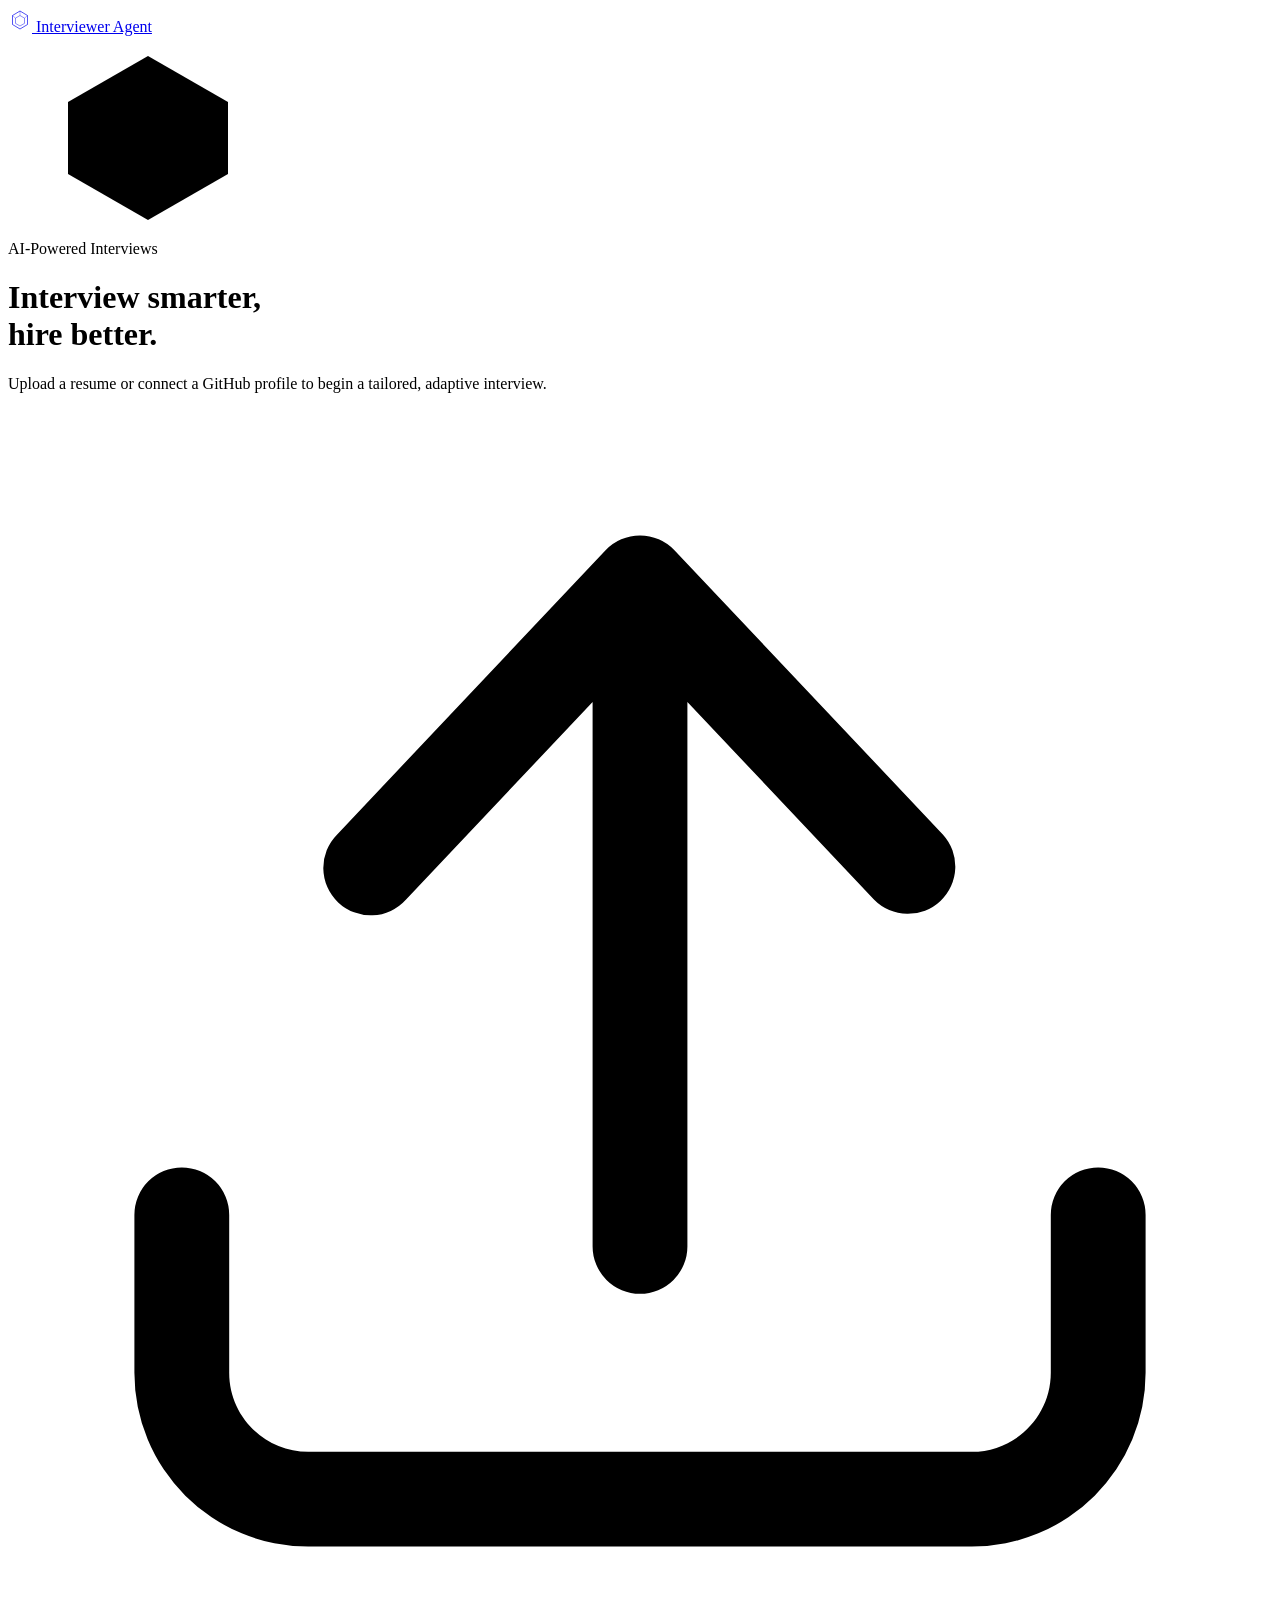
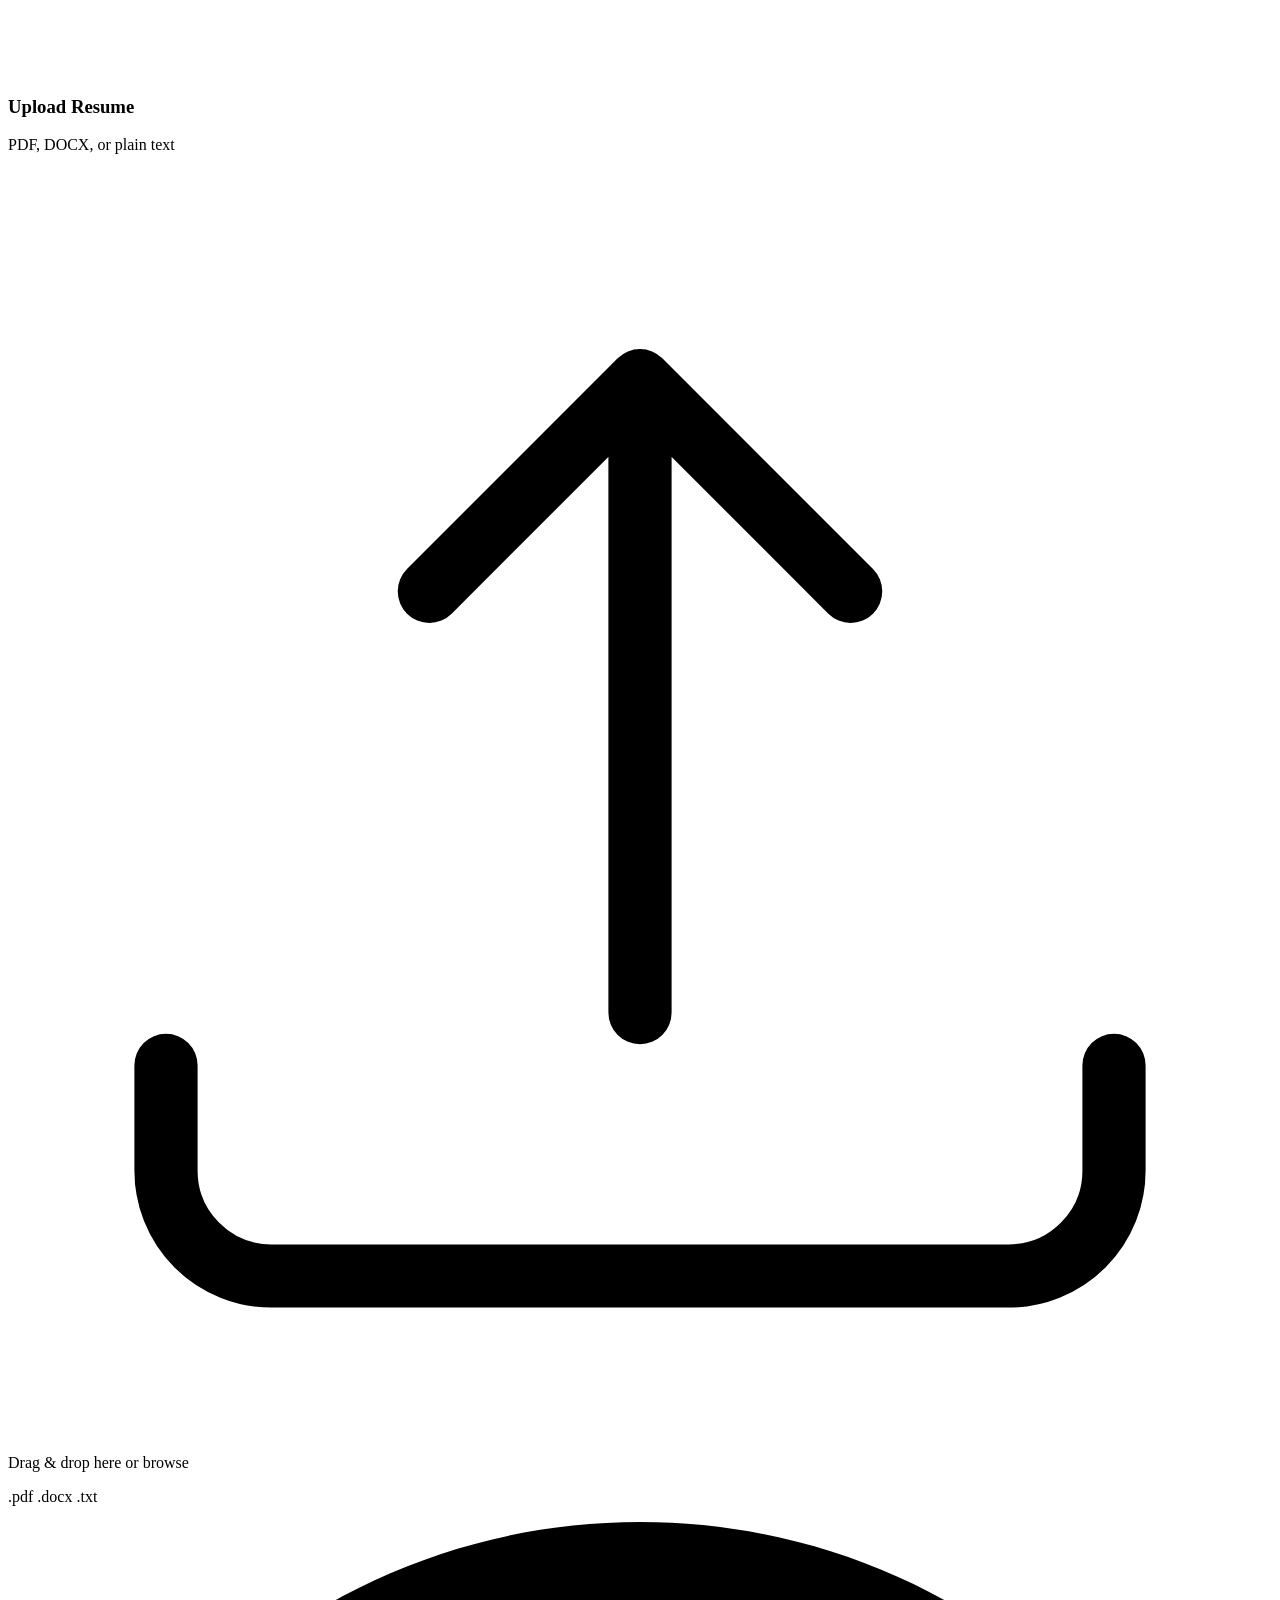
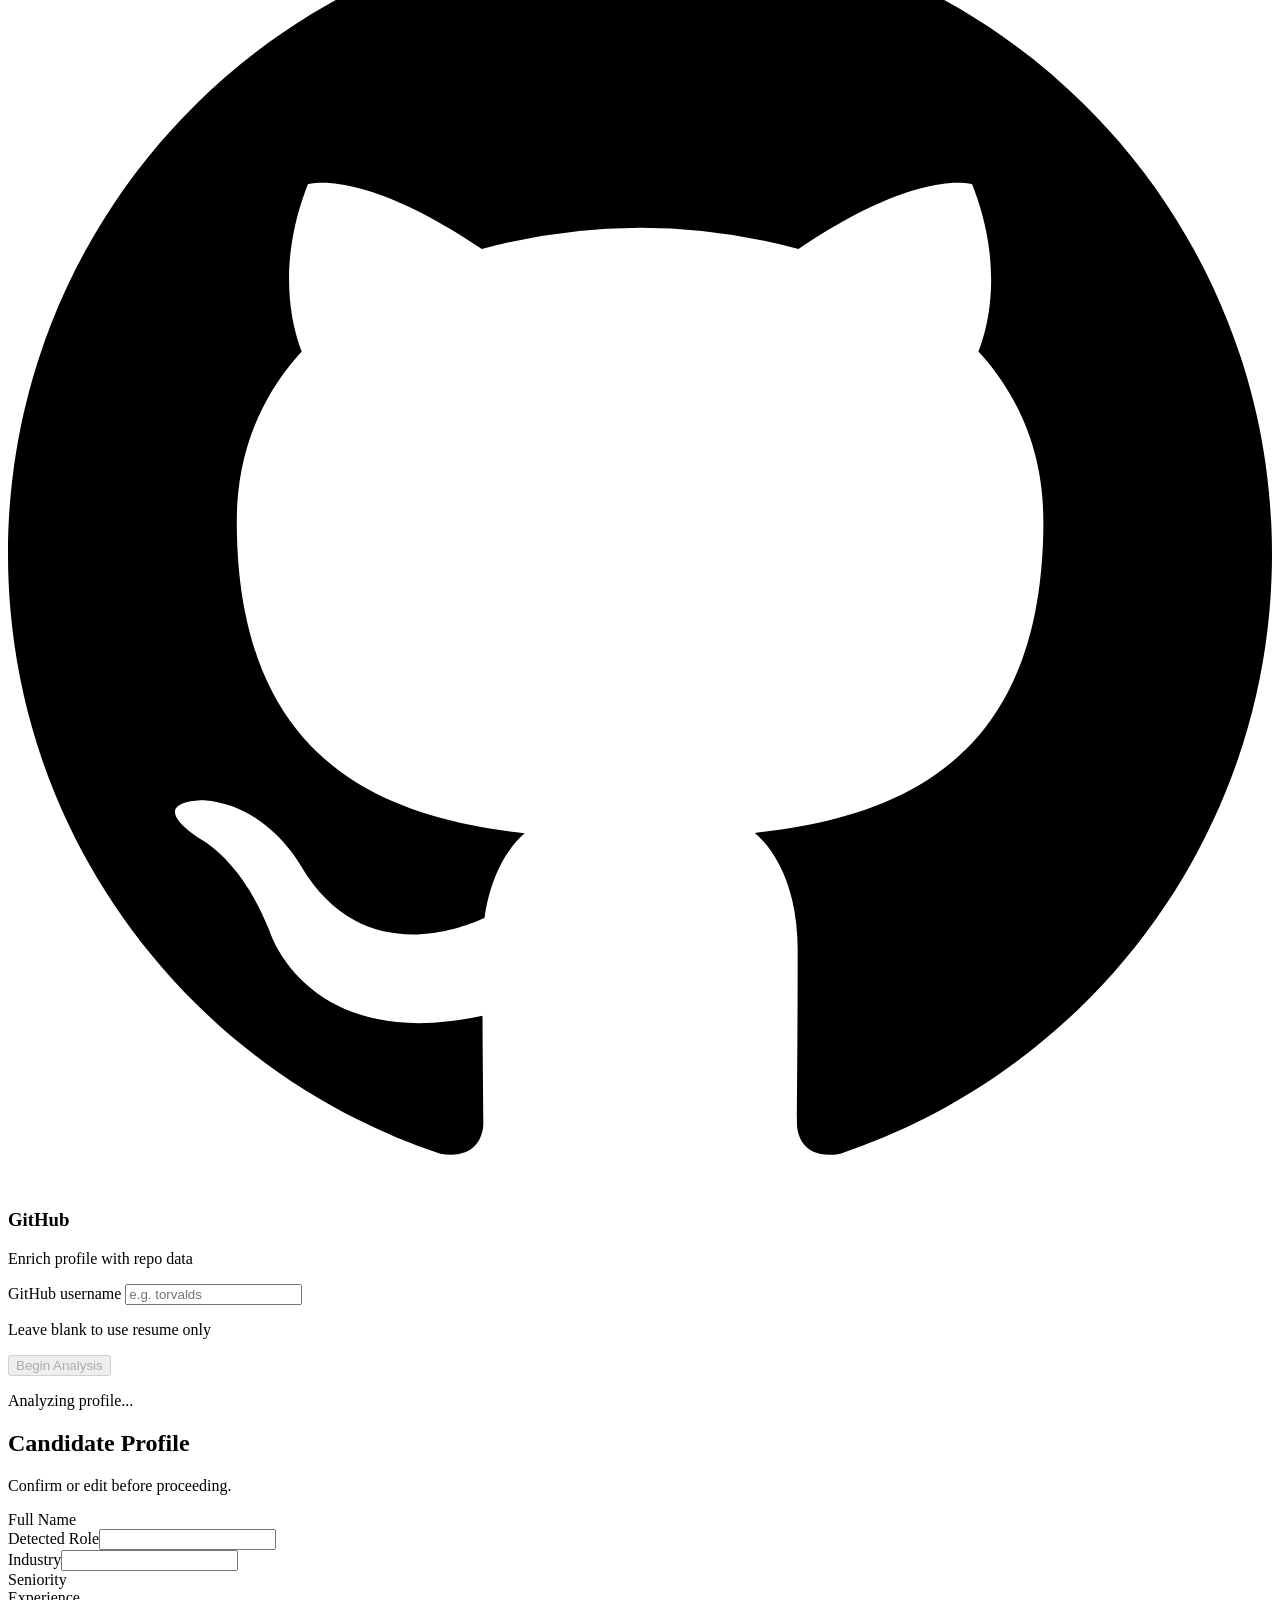
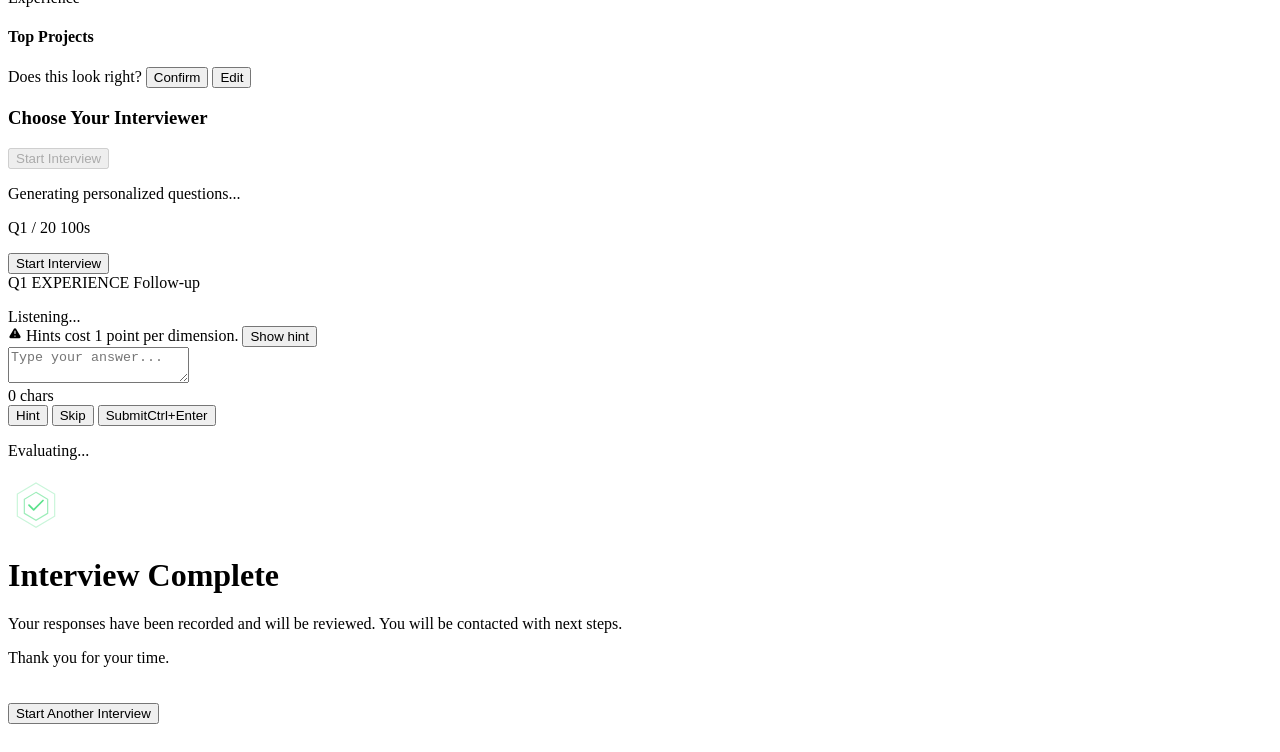
==== commit b450ed1b: "Cap interview at 20 slots with follow-ups counting against total - Raise question budget from 15 to " ====
--- a/src/web/static/index.html
+++ b/src/web/static/index.html
@@ -143,7 +143,7 @@
         <span class="iv-tag" id="iv-persona"></span>
       </div>
       <div class="iv-right">
-        <span class="iv-q-count" id="iv-progress">Q1 / 15</span>
+        <span class="iv-q-count" id="iv-progress">Q1 / 20</span>
         <span class="iv-clock" id="iv-timer">100s</span>
       </div>
     </div>
@@ -242,7 +242,7 @@
 // ---------- State ----------
 const S = {
   sessionId:null, sessionToken:null, profile:null, selectedPersona:null, file:null,
-  currentQuestion:null, questionIndex:0, totalQuestions:15,
+  currentQuestion:null, questionIndex:0, totalQuestions:20,
   timerInterval:null, timerSeconds:0, countdownTotal:100,
   pdfPath:'', introText:'', hintUsed:false, timingStatus:'early', submitting:false,
 };
@@ -589,7 +589,8 @@
       showScreen('screen-report');
     }else if(r.followup&&r.followup.question){
       const fuLabel=r.followup.action==='clarify'?'Follow-up':'Digging deeper';
-      S.currentQuestion={id:S.currentQuestion.id,category:S.currentQuestion.category,question:r.followup.question,context:fuLabel,difficulty:S.currentQuestion.difficulty,is_followup:true,index:S.currentQuestion.index};
+      S.currentQuestion={id:S.currentQuestion.id,category:S.currentQuestion.category,question:r.followup.question,context:fuLabel,difficulty:S.currentQuestion.difficulty,is_followup:true,index:r.followup.index};
+      S.questionIndex=r.followup.index;
       hide('iv-loading');hide('q-skeleton');showQuestion(S.currentQuestion);show('question-card');show('answer-section');
     }else{
       S.currentQuestion=r.next_question;S.questionIndex=r.next_question.index;
